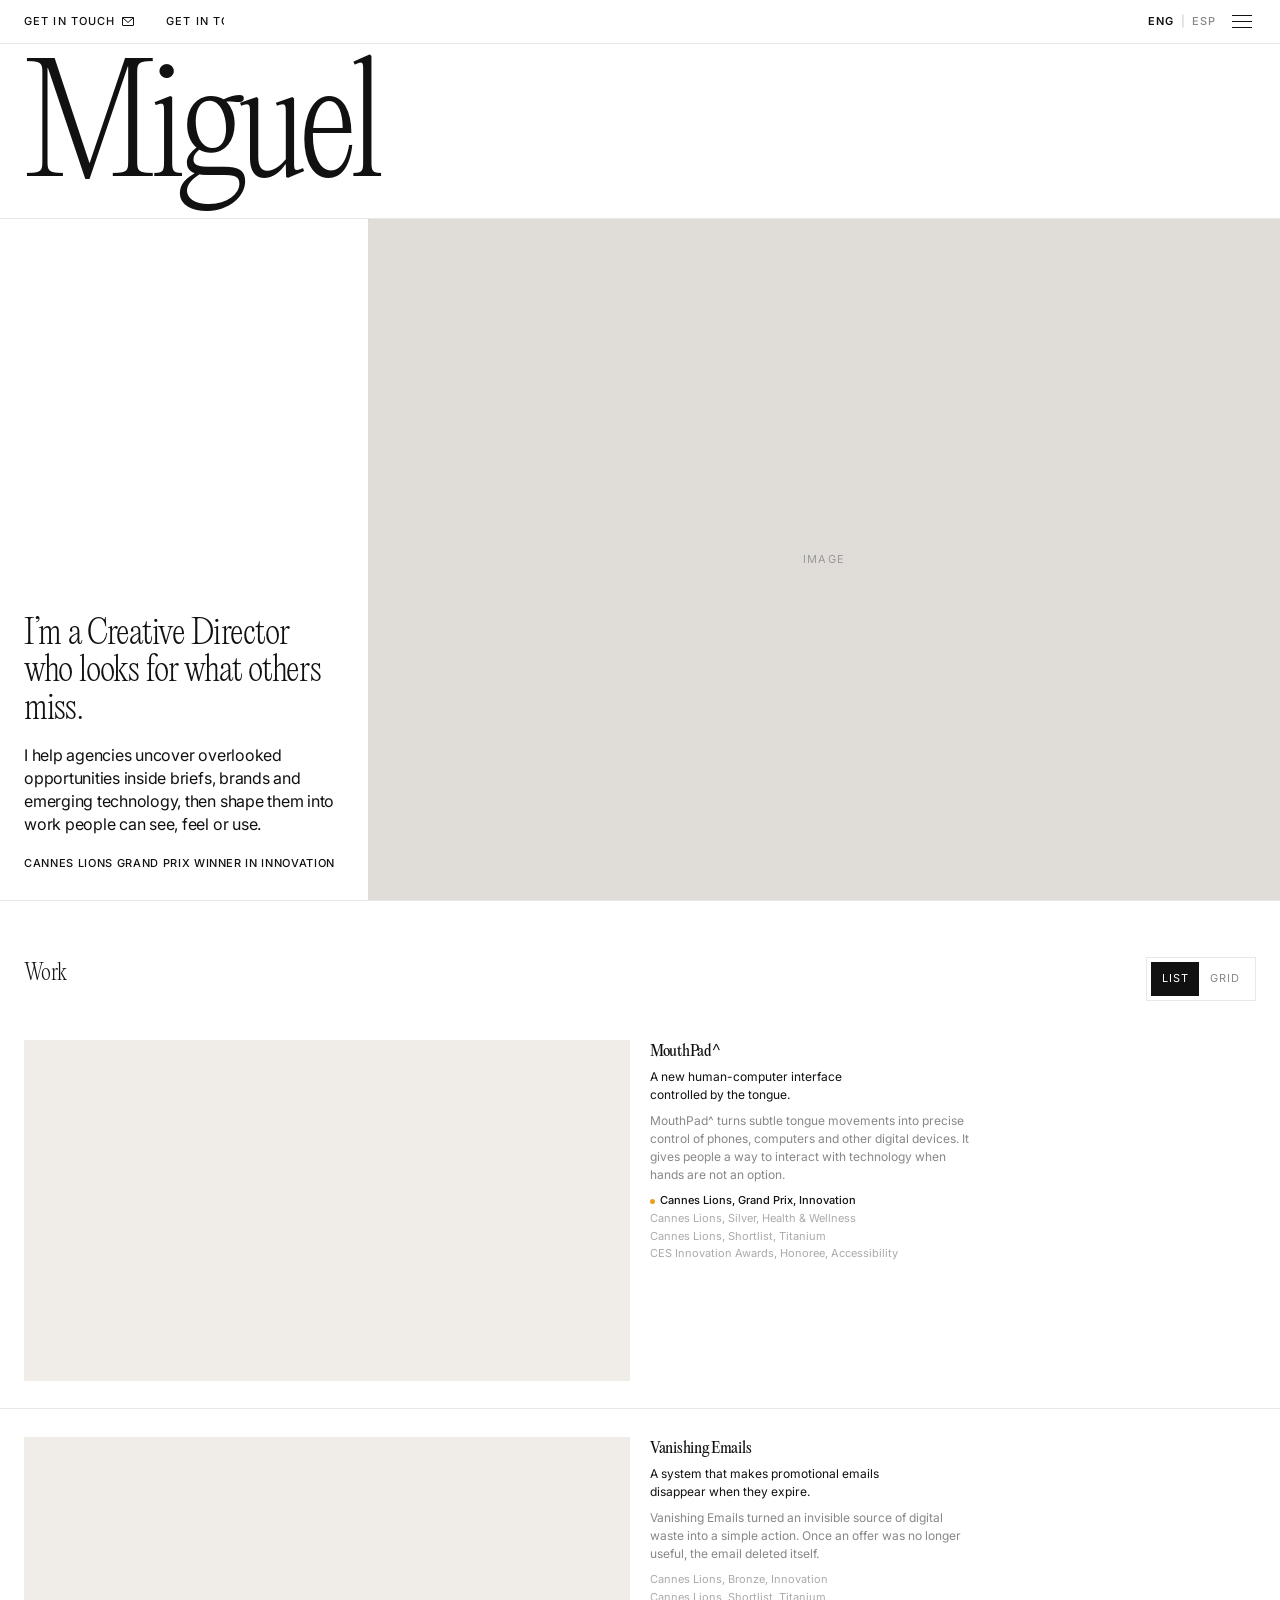
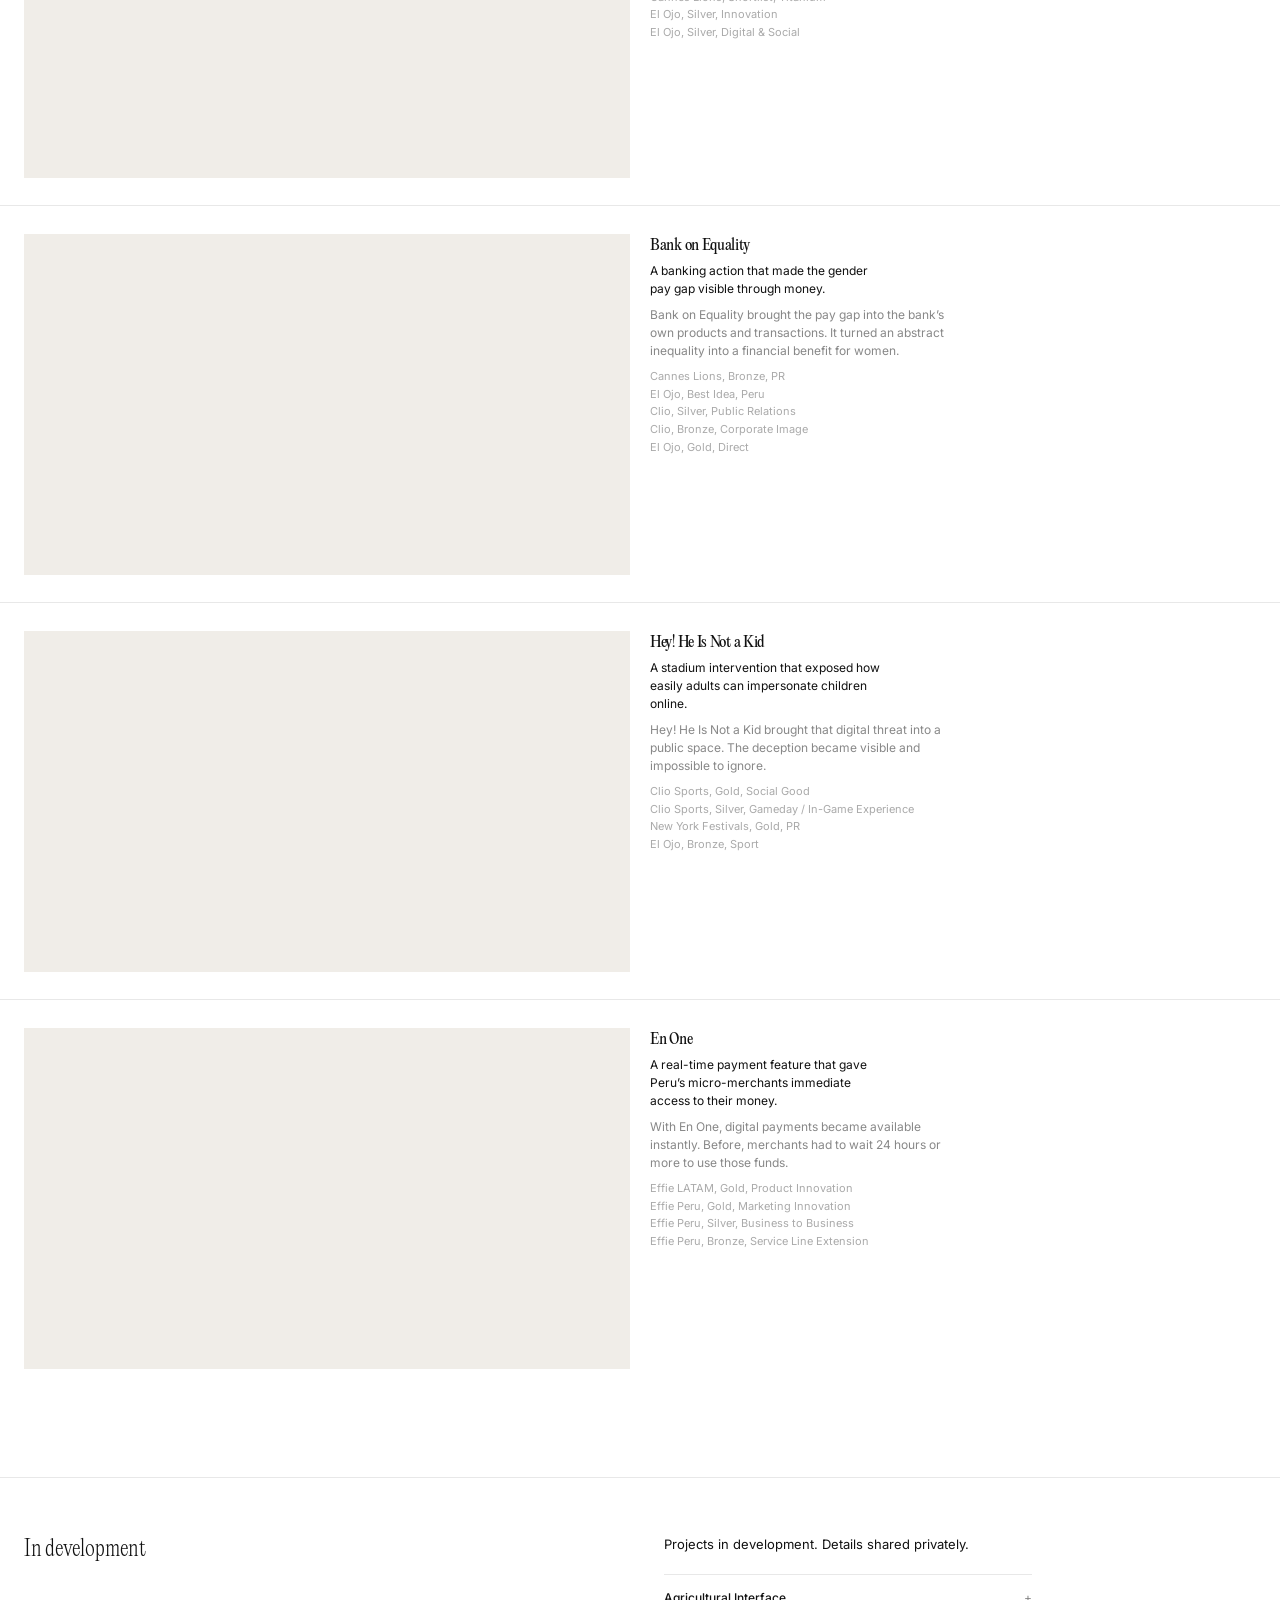
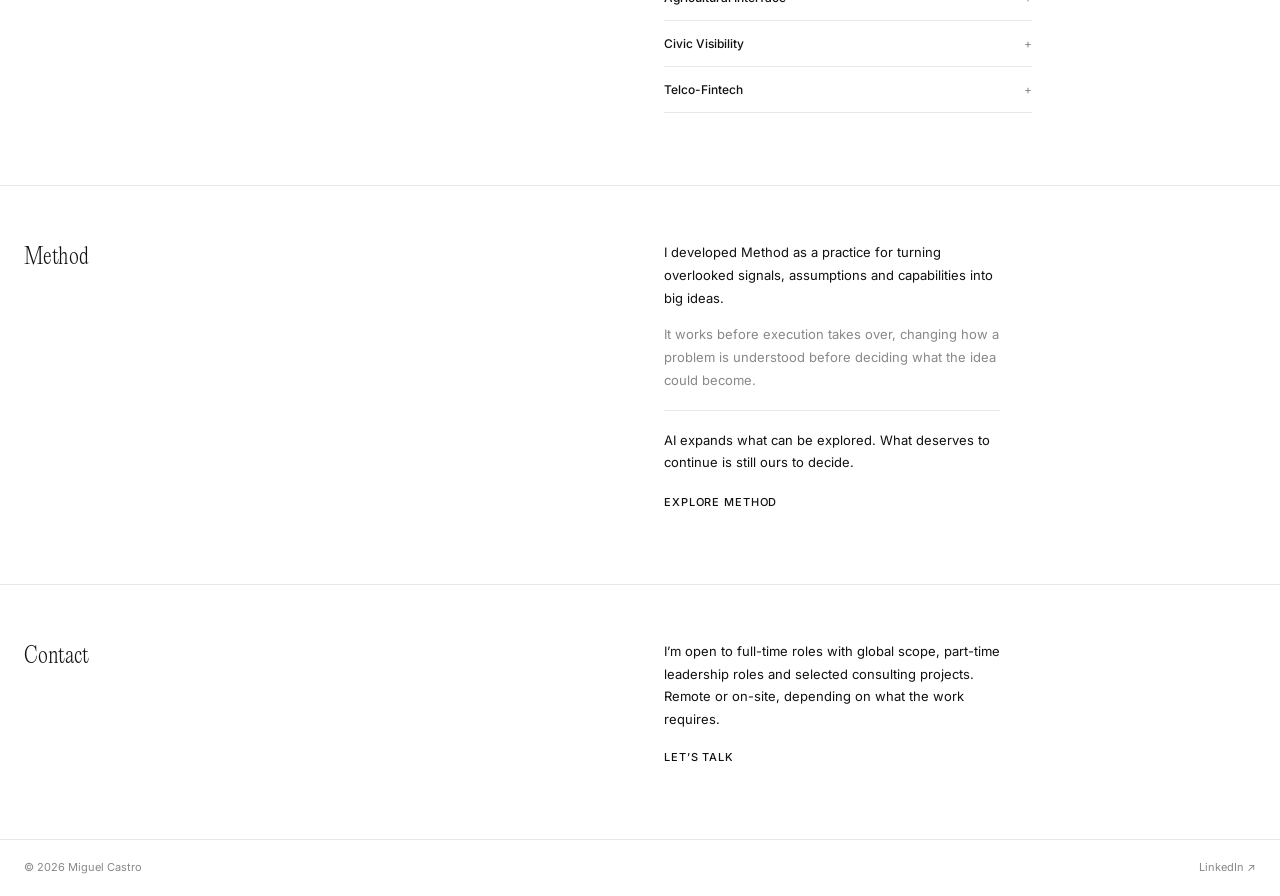
==== index.html @ 7e750e31 "Connect home identity to Method" ====
<!DOCTYPE html>
<html lang="en">
<head>
<meta charset="UTF-8">
<meta name="viewport" content="width=device-width, initial-scale=1.0">
<title>Miguel Castro | Creative Director</title>
<meta name="description" content="Miguel Castro is a Creative Director who helps agencies uncover overlooked opportunities inside briefs, brands and emerging technology, then shape them into work people can see, feel or use.">
<meta name="author" content="Miguel Castro">
<meta name="robots" content="index, follow">
<link rel="canonical" href="https://miguelcastro.works/">
<meta name="theme-color" content="#ffffff">
<meta name="color-scheme" content="light">

<script async src="https://www.googletagmanager.com/gtag/js?id=G-29HHTM40HS"></script>
<script>
  window.dataLayer = window.dataLayer || [];
  function gtag(){dataLayer.push(arguments);}
  gtag('js', new Date());
  gtag('config', 'G-29HHTM40HS');
</script>

<meta property="og:type" content="website">
<meta property="og:title" content="Miguel Castro | Creative Director">
<meta property="og:description" content="I help agencies uncover overlooked opportunities inside briefs, brands and emerging technology, then shape them into work people can see, feel or use.">
<meta property="og:url" content="https://miguelcastro.works/">
<meta property="og:site_name" content="Miguel Castro">
<meta property="og:image" content="https://miguelcastro.works/og-image.png">
<meta property="og:image:width" content="1200">
<meta property="og:image:height" content="630">
<meta property="og:image:alt" content="Miguel Castro, Creative Director portfolio preview">

<meta name="twitter:card" content="summary_large_image">
<meta name="twitter:title" content="Miguel Castro | Creative Director">
<meta name="twitter:description" content="I help agencies uncover overlooked opportunities inside briefs, brands and emerging technology.">
<meta name="twitter:image" content="https://miguelcastro.works/og-image.png">
<meta name="twitter:url" content="https://miguelcastro.works/">
<meta name="twitter:image:alt" content="Miguel Castro, Creative Director portfolio preview">

<link rel="icon" type="image/png" href="favicon.png">
<link rel="preload" as="image" href="hero_boy.png">
<link rel="preconnect" href="https://fonts.googleapis.com">
<link rel="preconnect" href="https://fonts.gstatic.com" crossorigin>
<link href="https://fonts.googleapis.com/css2?family=Inter:wght@400;500;600&display=swap" rel="stylesheet">

<link rel="stylesheet" href="fonts.css">
<link rel="stylesheet" href="portfolio.css">

<script type="application/ld+json">
{
  "@context": "https://schema.org",
  "@type": "ProfilePage",
  "@id": "https://miguelcastro.works/#profile-page",
  "url": "https://miguelcastro.works/",
  "name": "Miguel Castro | Creative Director",
  "mainEntity": {
    "@type": "Person",
    "@id": "https://miguelcastro.works/#miguel-castro",
    "name": "Miguel Castro",
    "url": "https://miguelcastro.works/",
    "jobTitle": "Creative Director",
    "sameAs": [
      "https://www.linkedin.com/in/miguelcastroe/"
    ],
    "award": [
      "Cannes Lions Grand Prix — Innovation"
    ],
    "knowsAbout": [
      "Creative Direction",
      "Creative Strategy",
      "Advertising",
      "Innovation",
      "Emerging Technology"
    ]
  }
}
</script>
</head>
<body>

<header class="header-section">
  <nav class="site-nav">
    <a class="nav-ticker" href="mailto:miguel@miguelcastro.cc" aria-label="Get in touch">
      <div class="nav-ticker-track" aria-hidden="true">
        <span>Get in touch <svg viewBox="0 0 12 9" fill="none" stroke="#111" stroke-width="1"><rect x="0.5" y="0.5" width="11" height="8" rx="0.5"/><polyline points="0.5,0.5 6,5.5 11.5,0.5"/></svg></span>
        <span>Get in touch <svg viewBox="0 0 12 9" fill="none" stroke="#111" stroke-width="1"><rect x="0.5" y="0.5" width="11" height="8" rx="0.5"/><polyline points="0.5,0.5 6,5.5 11.5,0.5"/></svg></span>
        <span>Get in touch <svg viewBox="0 0 12 9" fill="none" stroke="#111" stroke-width="1"><rect x="0.5" y="0.5" width="11" height="8" rx="0.5"/><polyline points="0.5,0.5 6,5.5 11.5,0.5"/></svg></span>
        <span>Get in touch <svg viewBox="0 0 12 9" fill="none" stroke="#111" stroke-width="1"><rect x="0.5" y="0.5" width="11" height="8" rx="0.5"/><polyline points="0.5,0.5 6,5.5 11.5,0.5"/></svg></span>
      </div>
    </a>
    <div class="nav-right">
      <div class="lang-toggle" aria-label="Language">
        <button id="langEng" class="active" type="button" aria-pressed="true">ENG</button>
        <span>|</span>
        <button id="langEsp" type="button" aria-pressed="false">ESP</button>
      </div>
      <button class="hamburger" id="hamburger" aria-label="Menu" aria-expanded="false" aria-controls="navPanel" type="button">
        <span></span><span></span><span></span>
      </button>
    </div>
  </nav>

  <div class="nav-overlay" id="navOverlay" aria-hidden="true"></div>
  <div class="nav-panel" id="navPanel" aria-hidden="true">
    <a href="#work" class="nav-link" data-en="Work" data-es="Trabajo">Work</a>
    <a href="#development" class="nav-link" data-en="In development" data-es="En desarrollo">In development</a>
    <a href="/method/" class="nav-link" data-en="Method" data-es="Method">Method</a>
    <a href="#contact" class="nav-link" data-en="Contact" data-es="Contacto">Contact</a>
    <a href="https://www.linkedin.com/in/miguelcastroe/" target="_blank" rel="noopener" class="nav-linkedin nav-link">LinkedIn &nearr;</a>
  </div>
</header>

<section class="name-section" aria-label="Name">
  <h1 class="sr-only">Miguel Castro, Creative Director</h1>
  <div class="hero-name" aria-hidden="true">Miguel</div>
</section>

<section class="hero" aria-label="Hero">
  <div class="hero-body">
    <div class="hero-left">
      <div class="hero-statement">
        <span class="hero-line-primary" data-en="I’m a Creative Director who looks for what others miss." data-es="Soy Director Creativo y busco lo que otros pasan por alto.">I’m a Creative Director who looks for what others miss.</span>
        <span class="hero-line-secondary" data-en="I help agencies uncover overlooked opportunities inside briefs, brands and emerging technology, then shape them into work people can see, feel or use." data-es="Ayudo a agencias a encontrar oportunidades ignoradas dentro de briefs, marcas y tecnologías emergentes, y a convertirlas en trabajo que la gente pueda ver, sentir o usar.">I help agencies uncover overlooked opportunities inside briefs, brands and emerging technology, then shape them into work people can see, feel or use.</span>
        <span class="hero-line-tertiary" data-en="Cannes Lions Grand Prix winner in Innovation" data-es="Ganador del Grand Prix de Innovación en Cannes Lions">Cannes Lions Grand Prix winner in Innovation</span>
      </div>
    </div>
    <div class="hero-right">
      <img src="hero_boy.png" alt="Miguel Castro" onerror="this.replaceWith(Object.assign(document.createElement('div'),{className:'image-placeholder hero-image-placeholder',textContent:'Image'}));">
    </div>
  </div>
</section>

<div class="main">
  <section class="work" id="work">
    <div class="work-header">
      <p class="section-label" data-en="Work" data-es="Trabajo">Work</p>
      <div class="work-view-toggle" aria-label="Work view">
        <button type="button" class="active" data-work-view="list" aria-pressed="true" data-en="List" data-es="Lista">List</button>
        <button type="button" data-work-view="grid" aria-pressed="false" data-en="Grid" data-es="Grilla">Grid</button>
      </div>
      <button class="work-collapse-toggle" id="workCollapseToggle" aria-label="Collapse cases" aria-expanded="true" type="button">&minus;</button>
    </div>

    <div class="work-cases">
      <article class="case">
        <div class="case-video">
          <iframe loading="lazy" title="MouthPad^ case film" src="https://play.gumlet.io/embed/6a459bace4e7cc890ee0b2ae?background=false&autoplay=false&loop=false&disable_player_controls=false" referrerpolicy="origin" allow="accelerometer; gyroscope; autoplay; encrypted-media; picture-in-picture; fullscreen; clipboard-write" allowfullscreen></iframe>
        </div>
        <div class="case-info">
          <p class="case-title"><a href="/work/mouthpad/" style="text-decoration:none" aria-label="View MouthPad case study">MouthPad^</a></p>
          <div class="case-detail">
            <p class="case-unseen" data-en="A new human-computer interface controlled by the tongue." data-es="Una nueva interfaz humano-computadora controlada con la lengua.">A new human-computer interface controlled by the tongue.</p>
            <p class="case-desc" data-en="MouthPad^ turns subtle tongue movements into precise control of phones, computers and other digital devices. It gives people a way to interact with technology when hands are not an option." data-es="MouthPad^ convierte movimientos sutiles de la lengua en un control preciso de teléfonos, computadoras y otros dispositivos digitales. Permite interactuar con la tecnología cuando usar las manos no es una opción.">MouthPad^ turns subtle tongue movements into precise control of phones, computers and other digital devices. It gives people a way to interact with technology when hands are not an option.</p>
            <ul class="case-awards"><li class="gp">Cannes Lions, Grand Prix, Innovation</li><li>Cannes Lions, Silver, Health &amp; Wellness</li><li>Cannes Lions, Shortlist, Titanium</li><li>CES Innovation Awards, Honoree, Accessibility</li></ul>
          </div>
        </div>
      </article>

      <article class="case">
        <div class="case-video"><iframe loading="lazy" title="Vanishing Emails case film" src="https://play.gumlet.io/embed/6a459e5de4e7cc890ee0e9d0?background=false&autoplay=false&loop=false&disable_player_controls=false" referrerpolicy="origin" allow="accelerometer; gyroscope; autoplay; encrypted-media; picture-in-picture; fullscreen; clipboard-write" allowfullscreen></iframe></div>
        <div class="case-info"><p class="case-title">Vanishing Emails</p><div class="case-detail"><p class="case-unseen" data-en="A system that makes promotional emails disappear when they expire." data-es="Un sistema que hace desaparecer los correos promocionales cuando caducan.">A system that makes promotional emails disappear when they expire.</p><p class="case-desc" data-en="Vanishing Emails turned an invisible source of digital waste into a simple action. Once an offer was no longer useful, the email deleted itself." data-es="Vanishing Emails convirtió una fuente invisible de desperdicio digital en una acción concreta: cuando una oferta dejaba de ser útil, el correo se borraba solo.">Vanishing Emails turned an invisible source of digital waste into a simple action. Once an offer was no longer useful, the email deleted itself.</p><ul class="case-awards"><li>Cannes Lions, Bronze, Innovation</li><li>Cannes Lions, Shortlist, Titanium</li><li>El Ojo, Silver, Innovation</li><li>El Ojo, Silver, Digital &amp; Social</li></ul></div></div>
      </article>

      <article class="case">
        <div class="case-video"><iframe loading="lazy" title="Bank on Equality case film" src="https://play.gumlet.io/embed/6a459ca5e81b019c9721c279?background=false&autoplay=false&loop=false&disable_player_controls=false" referrerpolicy="origin" allow="accelerometer; gyroscope; autoplay; encrypted-media; picture-in-picture; fullscreen; clipboard-write" allowfullscreen></iframe></div>
        <div class="case-info"><p class="case-title">Bank on Equality</p><div class="case-detail"><p class="case-unseen" data-en="A banking action that made the gender pay gap visible through money." data-es="Una acción bancaria que hizo visible la brecha salarial de género a través del dinero.">A banking action that made the gender pay gap visible through money.</p><p class="case-desc" data-en="Bank on Equality brought the pay gap into the bank’s own products and transactions. It turned an abstract inequality into a financial benefit for women." data-es="Bank on Equality llevó la brecha salarial a los productos y transacciones del propio banco. Así, una desigualdad difícil de ver se convirtió en un beneficio económico para las mujeres.">Bank on Equality brought the pay gap into the bank’s own products and transactions. It turned an abstract inequality into a financial benefit for women.</p><ul class="case-awards"><li>Cannes Lions, Bronze, PR</li><li>El Ojo, Best Idea, Peru</li><li>Clio, Silver, Public Relations</li><li>Clio, Bronze, Corporate Image</li><li>El Ojo, Gold, Direct</li></ul></div></div>
      </article>

      <article class="case">
        <div class="case-video"><iframe loading="lazy" title="Hey! He Is Not a Kid case film" src="https://play.gumlet.io/embed/6a459d4ce4e7cc890ee0d421?background=false&autoplay=false&loop=false&disable_player_controls=false" referrerpolicy="origin" allow="accelerometer; gyroscope; autoplay; encrypted-media; picture-in-picture; fullscreen; clipboard-write" allowfullscreen></iframe></div>
        <div class="case-info"><p class="case-title">Hey! He Is Not a Kid</p><div class="case-detail"><p class="case-unseen" data-en="A stadium intervention that exposed how easily adults can impersonate children online." data-es="Una intervención en un estadio que expuso lo fácil que es para un adulto hacerse pasar por un niño en internet.">A stadium intervention that exposed how easily adults can impersonate children online.</p><p class="case-desc" data-en="Hey! He Is Not a Kid brought that digital threat into a public space. The deception became visible and impossible to ignore." data-es="Hey! He Is Not a Kid llevó esa amenaza digital al espacio público. El engaño quedó a la vista y se volvió imposible de ignorar.">Hey! He Is Not a Kid brought that digital threat into a public space. The deception became visible and impossible to ignore.</p><ul class="case-awards"><li>Clio Sports, Gold, Social Good</li><li>Clio Sports, Silver, Gameday / In-Game Experience</li><li>New York Festivals, Gold, PR</li><li>El Ojo, Bronze, Sport</li></ul></div></div>
      </article>

      <article class="case">
        <div class="case-video"><iframe loading="lazy" title="En One case film" src="https://play.gumlet.io/embed/6a459ee0e4e7cc890ee0f5aa?background=false&autoplay=false&loop=false&disable_player_controls=false" referrerpolicy="origin" allow="accelerometer; gyroscope; autoplay; encrypted-media; picture-in-picture; fullscreen; clipboard-write" allowfullscreen></iframe></div>
        <div class="case-info"><p class="case-title">En One</p><div class="case-detail"><p class="case-unseen" data-en="A real-time payment feature that gave Peru’s micro-merchants immediate access to their money." data-es="Una función de pagos en tiempo real que dio a los micronegocios peruanos acceso inmediato a su dinero.">A real-time payment feature that gave Peru’s micro-merchants immediate access to their money.</p><p class="case-desc" data-en="With En One, digital payments became available instantly. Before, merchants had to wait 24 hours or more to use those funds." data-es="Con En One, los pagos digitales quedaban disponibles al instante. Antes, los comerciantes tenían que esperar 24 horas o más para usar esos fondos.">With En One, digital payments became available instantly. Before, merchants had to wait 24 hours or more to use those funds.</p><ul class="case-awards"><li>Effie LATAM, Gold, Product Innovation</li><li>Effie Peru, Gold, Marketing Innovation</li><li>Effie Peru, Silver, Business to Business</li><li>Effie Peru, Bronze, Service Line Extension</li></ul></div></div>
      </article>
    </div>
  </section>

  <section class="development" id="development">
    <p class="section-label" data-en="In development" data-es="En desarrollo">In development</p>
    <div class="development-copy">
      <p class="development-intro" data-en="Projects in development. Details shared privately." data-es="Proyectos en desarrollo. Los detalles se comparten de forma privada.">Projects in development. Details shared privately.</p>
      <details class="dev-item"><summary data-en="Agricultural Interface" data-es="Interfaz agrícola">Agricultural Interface</summary><p data-en="An AI interface that helps small producers make sense of scattered signals from their crops and decide what to do next." data-es="Una interfaz de IA que ayuda a pequeños productores a interpretar señales dispersas de sus cultivos y decidir qué hacer después.">An AI interface that helps small producers make sense of scattered signals from their crops and decide what to do next.</p></details>
      <details class="dev-item"><summary data-en="Civic Visibility" data-es="Visibilidad cívica">Civic Visibility</summary><p data-en="A civic initiative that uses overlooked digital spaces to make a problem visible." data-es="Una iniciativa cívica que aprovecha espacios digitales ignorados para hacer visible un problema.">A civic initiative that uses overlooked digital spaces to make a problem visible.</p></details>
      <details class="dev-item"><summary data-en="Telco-Fintech" data-es="Telco-Fintech">Telco-Fintech</summary><p data-en="A mobile infrastructure project that gives people access to financial services without relying on banking apps or constant internet access." data-es="Un proyecto de infraestructura móvil que permite acceder a servicios financieros sin depender de aplicaciones bancarias ni de una conexión constante a internet.">A mobile infrastructure project that gives people access to financial services without relying on banking apps or constant internet access.</p></details>
    </div>
  </section>

  <section class="method" id="method">
    <p class="section-label" data-en="Method" data-es="Method">Method</p>
    <div class="method-copy">
      <p data-en="I developed Method as a practice for turning overlooked signals, assumptions and capabilities into big ideas." data-es="Desarrollé Method como una práctica para convertir señales, supuestos y capacidades que suelen pasar desapercibidos en grandes ideas.">I developed Method as a practice for turning overlooked signals, assumptions and capabilities into big ideas.</p>
      <p class="muted" data-en="It works before execution takes over, changing how a problem is understood before deciding what the idea could become." data-es="Trabaja antes de que la ejecución tome el control: primero cambia cómo entendemos el problema y luego abre lo que la idea podría llegar a ser.">It works before execution takes over, changing how a problem is understood before deciding what the idea could become.</p>
      <p class="method-line" data-en="AI expands what can be explored. What deserves to continue is still ours to decide." data-es="La IA amplía lo que podemos explorar. Decidir qué merece continuar sigue siendo nuestro.">AI expands what can be explored. What deserves to continue is still ours to decide.</p>
      <a class="contact-link" href="/method/" data-en="Explore Method" data-es="Explorar Method">Explore Method</a>
    </div>
  </section>

  <section class="contact" id="contact">
    <p class="section-label" data-en="Contact" data-es="Contacto">Contact</p>
    <div class="contact-copy">
      <p data-en="I’m open to full-time roles with global scope, part-time leadership roles and selected consulting projects. Remote or on-site, depending on what the work requires." data-es="Estoy abierto a roles globales de tiempo completo, posiciones de liderazgo con dedicación parcial y proyectos seleccionados de consultoría. Remoto o presencial, según lo requiera el trabajo.">I’m open to full-time roles with global scope, part-time leadership roles and selected consulting projects. Remote or on-site, depending on what the work requires.</p>
      <a class="contact-link" href="mailto:miguel@miguelcastro.cc" data-en="Let’s talk" data-es="Hablemos">Let’s talk</a>
    </div>
  </section>

  <footer><span>&copy; 2026 Miguel Castro</span><a href="https://www.linkedin.com/in/miguelcastroe/" target="_blank" rel="noopener">LinkedIn &nearr;</a></footer>
</div>
<script src="portfolio.js"></script>
</body>
</html>
---- fonts.css ----
@font-face {
  font-family: "PP Editorial New";
  src: url("PPEditorialNew-Ultralight.otf") format("opentype");
  font-style: normal;
  font-weight: 200;
  font-display: swap;
}

@font-face {
  font-family: "PP Editorial New";
  src: url("PPEditorialNew-Regular.otf") format("opentype");
  font-style: normal;
  font-weight: 400;
  font-display: swap;
}

body .hero-line-primary {
  font-weight: 200;
}
---- portfolio.css ----
:root {
    --serif: "PP Editorial New", "Iowan Old Style", Georgia, serif;
    --ink: #111;
    --muted: #888;
    --soft: #aaa;
    --line: #e8e8e8;
    --paper: #fff;
    --warm: #f0ede8;
    --gold: #e8a020;
    --motion-ease: cubic-bezier(0.22, 1, 0.36, 1);
    --motion-fast: 180ms;
    --motion-med: 320ms;
    --motion-slow: 620ms;
    --nav-height: 44px;
    --name-section-height: clamp(121px, calc(14.08vw + 44px), 175px);
    --hero-image-height: clamp(420px, calc(100svh - var(--nav-height) - var(--name-section-height)), 760px);
  }

  * { margin: 0; padding: 0; box-sizing: border-box; }
  html { scroll-behavior: smooth; }

  body {
    background: var(--paper);
    color: var(--ink);
    font-family: "Inter", -apple-system, BlinkMacSystemFont, "Helvetica Neue", Helvetica, Arial, sans-serif;
    font-size: 13px;
    font-weight: 400;
    line-height: 1.6;
    -webkit-font-smoothing: antialiased;
    overflow-x: hidden;
  }

  ::selection { background: var(--ink); color: var(--paper); }
  a { color: inherit; }

  .sr-only {
    position: absolute;
    width: 1px; height: 1px;
    padding: 0; margin: -1px;
    overflow: hidden;
    clip: rect(0, 0, 0, 0);
    white-space: nowrap;
    border: 0;
  }

  /* ---- Nav ---- */
  .site-nav {
    position: fixed;
    top: 0; left: 0; right: 0;
    z-index: 200;
    height: var(--nav-height);
    background: var(--paper);
    border-bottom: 1px solid var(--line);
    display: flex;
    align-items: center;
    justify-content: space-between;
    padding: 0 24px;
    overflow: hidden;
    transition: box-shadow var(--motion-med) var(--motion-ease);
  }
  .site-nav.scrolled { box-shadow: 0 8px 24px rgba(0,0,0,0.04); }

  .nav-ticker {
    display: inline-flex;
    align-items: center;
    overflow: hidden;
    width: 200px;
    height: var(--nav-height);
    cursor: pointer;
    text-decoration: none;
    flex-shrink: 0;
  }
  .nav-ticker-track {
    display: flex;
    white-space: nowrap;
    animation: ticker 6s linear infinite;
  }
  .nav-ticker:hover .nav-ticker-track { animation-play-state: paused; }
  .nav-ticker-track span {
    font-size: 11px;
    font-weight: 500;
    letter-spacing: 0.1em;
    text-transform: uppercase;
    color: var(--ink);
    padding-right: 32px;
    display: inline-flex;
    align-items: center;
    gap: 7px;
  }
  .nav-ticker-track svg { width: 12px; height: 9px; flex-shrink: 0; }
  @keyframes ticker { from { transform: translateX(0); } to { transform: translateX(-50%); } }

  .nav-right { display: flex; align-items: center; gap: 16px; }
  .lang-toggle { display: flex; align-items: center; gap: 6px; font-size: 11px; font-weight: 500; letter-spacing: 0.1em; text-transform: uppercase; }
  .lang-toggle button { background: none; border: none; cursor: pointer; font: inherit; font-size: 11px; letter-spacing: 0.1em; text-transform: uppercase; color: var(--muted); padding: 0; }
  .lang-toggle button.active { color: var(--ink); font-weight: 600; }
  .lang-toggle span { color: #ccc; }

  .hamburger {
    background: none; border: none; cursor: pointer;
    display: flex; flex-direction: column; justify-content: center;
    gap: 5px; width: 24px; height: 24px; padding: 0; flex-shrink: 0;
  }
  .hamburger span {
    display: block; width: 20px; height: 1px; background: var(--ink);
    transition: transform 0.3s, opacity 0.3s; transform-origin: center;
  }
  .hamburger.open span:nth-child(1) { transform: translateY(6px) rotate(45deg); }
  .hamburger.open span:nth-child(2) { opacity: 0; }
  .hamburger.open span:nth-child(3) { transform: translateY(-6px) rotate(-45deg); }

  .nav-panel {
    position: fixed;
    top: var(--nav-height); right: 0; bottom: 0;
    width: 280px; z-index: 190;
    background: var(--paper);
    border-left: 1px solid var(--line);
    display: flex; flex-direction: column;
    padding: 40px 32px;
    transform: translateX(100%);
    transition: transform 0.35s var(--motion-ease);
  }
  .nav-panel.open { transform: translateX(0); }
  .nav-panel a {
    font-size: 28px; font-weight: 500; letter-spacing: -0.02em;
    color: var(--ink); text-decoration: none; line-height: 1.3; margin-bottom: 8px;
    opacity: 0; transform: translateX(14px);
    transition: opacity var(--motion-med) var(--motion-ease), transform var(--motion-med) var(--motion-ease), color 0.15s;
  }
  .nav-panel.open a { opacity: 1; transform: translateX(0); }
  .nav-panel.open a:nth-child(1) { transition-delay: 40ms; }
  .nav-panel.open a:nth-child(2) { transition-delay: 80ms; }
  .nav-panel.open a:nth-child(3) { transition-delay: 120ms; }
  .nav-panel.open a:nth-child(4) { transition-delay: 160ms; }
  .nav-panel a:hover { color: var(--muted); }
  .nav-panel .nav-linkedin {
    margin-top: auto; padding-top: 20px;
    border-top: 1px solid var(--line);
    font-size: 12px; font-weight: 400; letter-spacing: 0.06em; color: var(--muted);
  }
  .nav-overlay { display: none; position: fixed; inset: 0; z-index: 180; }
  .nav-overlay.open { display: block; }

  /* ---- Name ---- */
  .name-section {
    padding-top: var(--nav-height);
    border-bottom: 1px solid var(--line);
  }
  .hero-name {
    font-family: var(--serif);
    font-weight: 200;
    font-size: clamp(64px, 16vw, 148px);
    letter-spacing: -0.04em;
    line-height: 0.88;
    color: var(--ink);
    padding: 24px 24px 20px;
  }

  /* ---- Hero ---- */
  .hero { border-bottom: 1px solid var(--line); }
  .hero-body {
    display: grid;
    grid-template-columns: minmax(0, 1fr) auto;
    align-items: stretch;
    min-height: var(--hero-image-height);
  }
  .hero-left {
    min-height: var(--hero-image-height);
    padding: 32px 24px 28px;
    display: flex; flex-direction: column; justify-content: flex-end;
  }
  .hero-statement { max-width: 52ch; }
  .hero-statement span { display: block; color: var(--ink); }

  .hero-line-primary {
    font-family: var(--serif);
    font-weight: 400;
    font-size: clamp(19px, 2.8vw, 34px);
    letter-spacing: -0.025em;
    line-height: 1.1;
    max-width: 20ch;
    margin-bottom: 16px;
  }
  .hero-line-secondary {
    font-size: clamp(13px, 1.25vw, 16px);
    font-weight: 400;
    letter-spacing: -0.015em;
    line-height: 1.45;
    max-width: 42ch;
    margin-bottom: 18px;
  }
  .hero-line-tertiary {
    font-size: 11px;
    font-weight: 500;
    letter-spacing: 0.06em;
    text-transform: uppercase;
    color: var(--ink) !important;
  }

  .hero-right {
    align-self: stretch; justify-self: end;
    width: auto; height: var(--hero-image-height);
    min-height: var(--hero-image-height);
    display: flex; align-items: stretch; justify-content: flex-end;
    overflow: visible;
  }
  .hero-right img, .hero-image-placeholder {
    width: auto; height: 100%; max-width: none; display: block;
    object-fit: contain; object-position: center bottom;
  }
  .hero-image-placeholder { aspect-ratio: 1800 / 1344; }

  .image-placeholder {
    display: flex; align-items: center; justify-content: center;
    position: relative;
    background: linear-gradient(135deg, rgba(17,17,17,0.08) 0 1px, transparent 1px 14px), #e0ddd8;
    color: #999; font-size: 11px; letter-spacing: 0.1em; text-transform: uppercase; overflow: hidden;
  }

  /* ---- Main ---- */
  .main { padding: 0 24px; }

  .section-label {
    font-family: var(--serif);
    font-weight: 200;
    font-size: 22px;
    letter-spacing: -0.01em;
    color: var(--ink);
    padding-bottom: 20px;
  }

  /* ---- Work ---- */
  .work { padding-top: 56px; margin-bottom: 80px; }
  .work-header { display: flex; align-items: flex-start; justify-content: space-between; gap: 20px; }
  .work-view-toggle {
    display: inline-flex; align-items: center;
    border: 1px solid var(--line); background: var(--paper); padding: 4px;
  }
  .work-view-toggle button {
    border: 0; background: transparent; color: var(--muted);
    font: inherit; font-size: 11px; letter-spacing: 0.08em; text-transform: uppercase;
    padding: 8px 11px; cursor: pointer;
    transition: background var(--motion-fast) var(--motion-ease), color var(--motion-fast) var(--motion-ease);
  }
  .work-view-toggle button:hover { color: var(--ink); }
  .work-view-toggle button.active { background: var(--ink); color: var(--paper); }

  .case {
    padding: 28px 0;
    display: grid; grid-template-columns: 1fr 1fr; gap: 20px; align-items: start;
    position: relative;
    transition: opacity var(--motion-slow) var(--motion-ease), transform var(--motion-med) var(--motion-ease);
  }
  .case::after {
    content: ""; position: absolute; bottom: 0; left: 50%; transform: translateX(-50%);
    width: 100vw; height: 1px; background: var(--line);
    transition: background var(--motion-med) var(--motion-ease);
  }
  .case:hover { transform: translateY(-2px); }
  .case:hover::after { background: #d8d8d8; }
  .work-cases .case:last-child::after { display: none; }

  .case-video {
    aspect-ratio: 16 / 9; background: var(--warm);
    position: relative; overflow: hidden; width: 100%;
    transition: transform var(--motion-med) var(--motion-ease);
  }
  .case:hover .case-video { transform: translateY(-1px); }
  .case-video iframe { position: absolute; inset: 0; width: 100%; height: 100%; border: none; }

  .case-title { font-family: var(--serif); font-weight: 400; font-size: 15px; color: var(--ink); letter-spacing: -0.02em; margin-bottom: 4px; }
  .case-unseen { font-size: 12px; color: var(--ink); margin-bottom: 8px; line-height: 1.5; max-width: 30ch; }
  .case-desc { font-size: 12px; color: var(--muted); margin-bottom: 8px; line-height: 1.5; max-width: 40ch; }
  .case-proof { font-size: 11px; color: var(--muted); margin-bottom: 10px; line-height: 1.55; max-width: 42ch; }
  .case-proof strong { color: var(--ink); font-weight: 500; }
  .case-awards { list-style: none; }
  .case-awards li { font-size: 11px; color: var(--soft); line-height: 1.6; }
  .case-awards li.gp { font-weight: 500; color: var(--ink); display: flex; align-items: center; gap: 5px; }
  .case-awards li.gp::before { content: ""; width: 5px; height: 5px; border-radius: 50%; background: var(--gold); display: inline-block; flex-shrink: 0; }

  .work.is-grid .work-cases { display: grid; grid-template-columns: repeat(3, minmax(0, 1fr)); gap: 28px 20px; }
  .work.is-grid .case { display: block; padding: 0; gap: 0; transform: none; }
  .work.is-grid .case::after { display: none; }
  .work.is-grid .case-video { margin-bottom: 14px; }
  .work.is-grid .case-title { margin-bottom: 6px; }
  .work.is-grid .case-desc { margin-bottom: 10px; max-width: 30ch; }
  .work.is-grid .case-unseen, .work.is-grid .case-proof { display: none; }
  .work.is-grid .case-awards li { display: none; }
  .work.is-grid .case-awards li:first-child { display: flex; align-items: center; gap: 5px; color: var(--muted); font-weight: 400; line-height: 1.5; }
  .work.is-grid .case-awards li.gp:first-child { color: var(--ink); font-weight: 500; }

  /* ---- In Development ---- */
  .development {
    padding: 56px 0 72px;
    display: grid; grid-template-columns: 1fr 1fr; gap: 48px;
    position: relative;
  }
  .development::before, .method::before, .contact::before {
    content: ""; position: absolute; top: 0; left: 50%; transform: translateX(-50%);
    width: 100vw; height: 1px; background: var(--line);
  }
  .development-copy { max-width: 46ch; }
  .development-intro { font-size: 13px; color: var(--ink); line-height: 1.75; margin-bottom: 18px; }
  details.dev-item { border-top: 1px solid var(--line); }
  details.dev-item:last-child { border-bottom: 1px solid var(--line); }
  .dev-item summary {
    list-style: none; cursor: pointer; padding: 13px 0;
    display: flex; justify-content: space-between; gap: 20px;
    font-size: 12px; font-weight: 500; color: var(--ink);
  }
  .dev-item summary::-webkit-details-marker { display: none; }
  .dev-item summary::after { content: "+"; color: var(--muted); font-weight: 400; }
  .dev-item[open] summary::after { content: "−"; }
  .dev-item p { font-size: 12px; color: var(--muted); line-height: 1.6; max-width: 42ch; padding: 0 0 16px; }

  /* ---- Method ---- */
  .method {
    padding: 56px 0 72px; position: relative;
    display: grid; grid-template-columns: 1fr 1fr; gap: 48px; align-items: start;
  }
  .method-copy { max-width: 46ch; }
  .method-copy p { font-size: 13px; line-height: 1.75; color: var(--ink); margin-bottom: 14px; max-width: 42ch; }
  .method-copy p.muted { color: var(--muted); }
  .method-line { border-top: 1px solid var(--line); padding-top: 18px; margin-top: 18px; color: var(--ink) !important; }

  /* ---- Contact ---- */
  .contact {
    padding: 56px 0 72px; position: relative;
    display: grid; grid-template-columns: 1fr 1fr; gap: 48px; align-items: start;
  }
  .contact-copy { max-width: 46ch; }
  .contact-copy p { font-size: 13px; color: var(--ink); line-height: 1.75; margin-bottom: 12px; max-width: 42ch; }
  .contact-link {
    display: inline-flex; align-items: center; gap: 8px; margin-top: 6px;
    color: var(--ink); text-decoration: none;
    font-size: 11px; font-weight: 500; letter-spacing: 0.08em; text-transform: uppercase;
    transition: color var(--motion-fast) var(--motion-ease), transform var(--motion-fast) var(--motion-ease);
  }
  .contact-link:hover { color: var(--muted); transform: translateX(2px); }

  footer {
    padding: 20px 0;
    display: flex; align-items: center; justify-content: space-between; flex-wrap: wrap; gap: 6px;
    position: relative;
  }
  footer::before { content: ""; position: absolute; top: 0; left: 50%; transform: translateX(-50%); width: 100vw; height: 1px; background: var(--line); }
  footer span, footer a { font-size: 11px; color: var(--muted); text-decoration: none; transition: color 0.15s; }
  footer a:hover { color: var(--ink); }

  /* ---- Reveal ---- */
  .reveal {
    opacity: 0; transform: translateY(14px);
    transition: opacity var(--motion-slow) var(--motion-ease), transform var(--motion-slow) var(--motion-ease);
    transition-delay: var(--reveal-delay, 0ms);
  }
  .reveal.is-visible { opacity: 1; transform: translateY(0); }

  /* ---- Mobile ---- */
  .work-collapse-toggle {
    display: none; background: none; border: 1px solid var(--line); cursor: pointer;
    font-family: inherit; font-size: 18px; font-weight: 400; color: var(--ink);
    width: 36px; height: 36px; align-items: center; justify-content: center;
    flex-shrink: 0; line-height: 1;
  }

  @media (max-width: 1100px) {
    :root {
    --serif: "PP Editorial New", "Iowan Old Style", Georgia, serif; --hero-image-height: clamp(380px, calc(100svh - var(--nav-height) - var(--name-section-height)), 640px); }
  }

  @media (max-width: 760px) {
    :root {
    --serif: "PP Editorial New", "Iowan Old Style", Georgia, serif; --hero-image-height: auto; }
    .site-nav { padding: 0 20px; }
    .nav-ticker { width: 170px; }
    .name-section { padding-top: var(--nav-height); }
    .hero-name { font-size: clamp(52px, 16vw, 80px); padding: 18px 20px 14px; }
    .hero-body { grid-template-columns: 1fr; min-height: auto; }
    .hero-left { min-height: auto; padding: 24px 20px; }
    .hero-right { width: 100%; height: auto; min-height: 0; overflow: hidden; }
    .hero-right img, .hero-image-placeholder { width: 100%; height: auto; max-width: 100%; }
    .main { padding: 0 20px; }
    .work-view-toggle { display: none; }
    .work-collapse-toggle { display: flex; }
    .case { grid-template-columns: 1fr; }
    .case-detail { overflow: hidden; transition: max-height 0.35s var(--motion-ease), opacity 0.35s ease; max-height: 680px; opacity: 1; }
    .work.is-collapsed .case-detail { max-height: 0; opacity: 0; }
    .development, .method, .contact { grid-template-columns: 1fr; gap: 20px; }
    .nav-panel { width: 100%; border-left: none; }
    .work.is-grid .work-cases { grid-template-columns: 1fr; }
  }

  @media (prefers-reduced-motion: reduce) {
    html { scroll-behavior: auto; }
    *, *::before, *::after { animation-duration: 0.01ms !important; animation-iteration-count: 1 !important; transition-duration: 0.01ms !important; }
    .reveal { opacity: 1; transform: none; }
  }
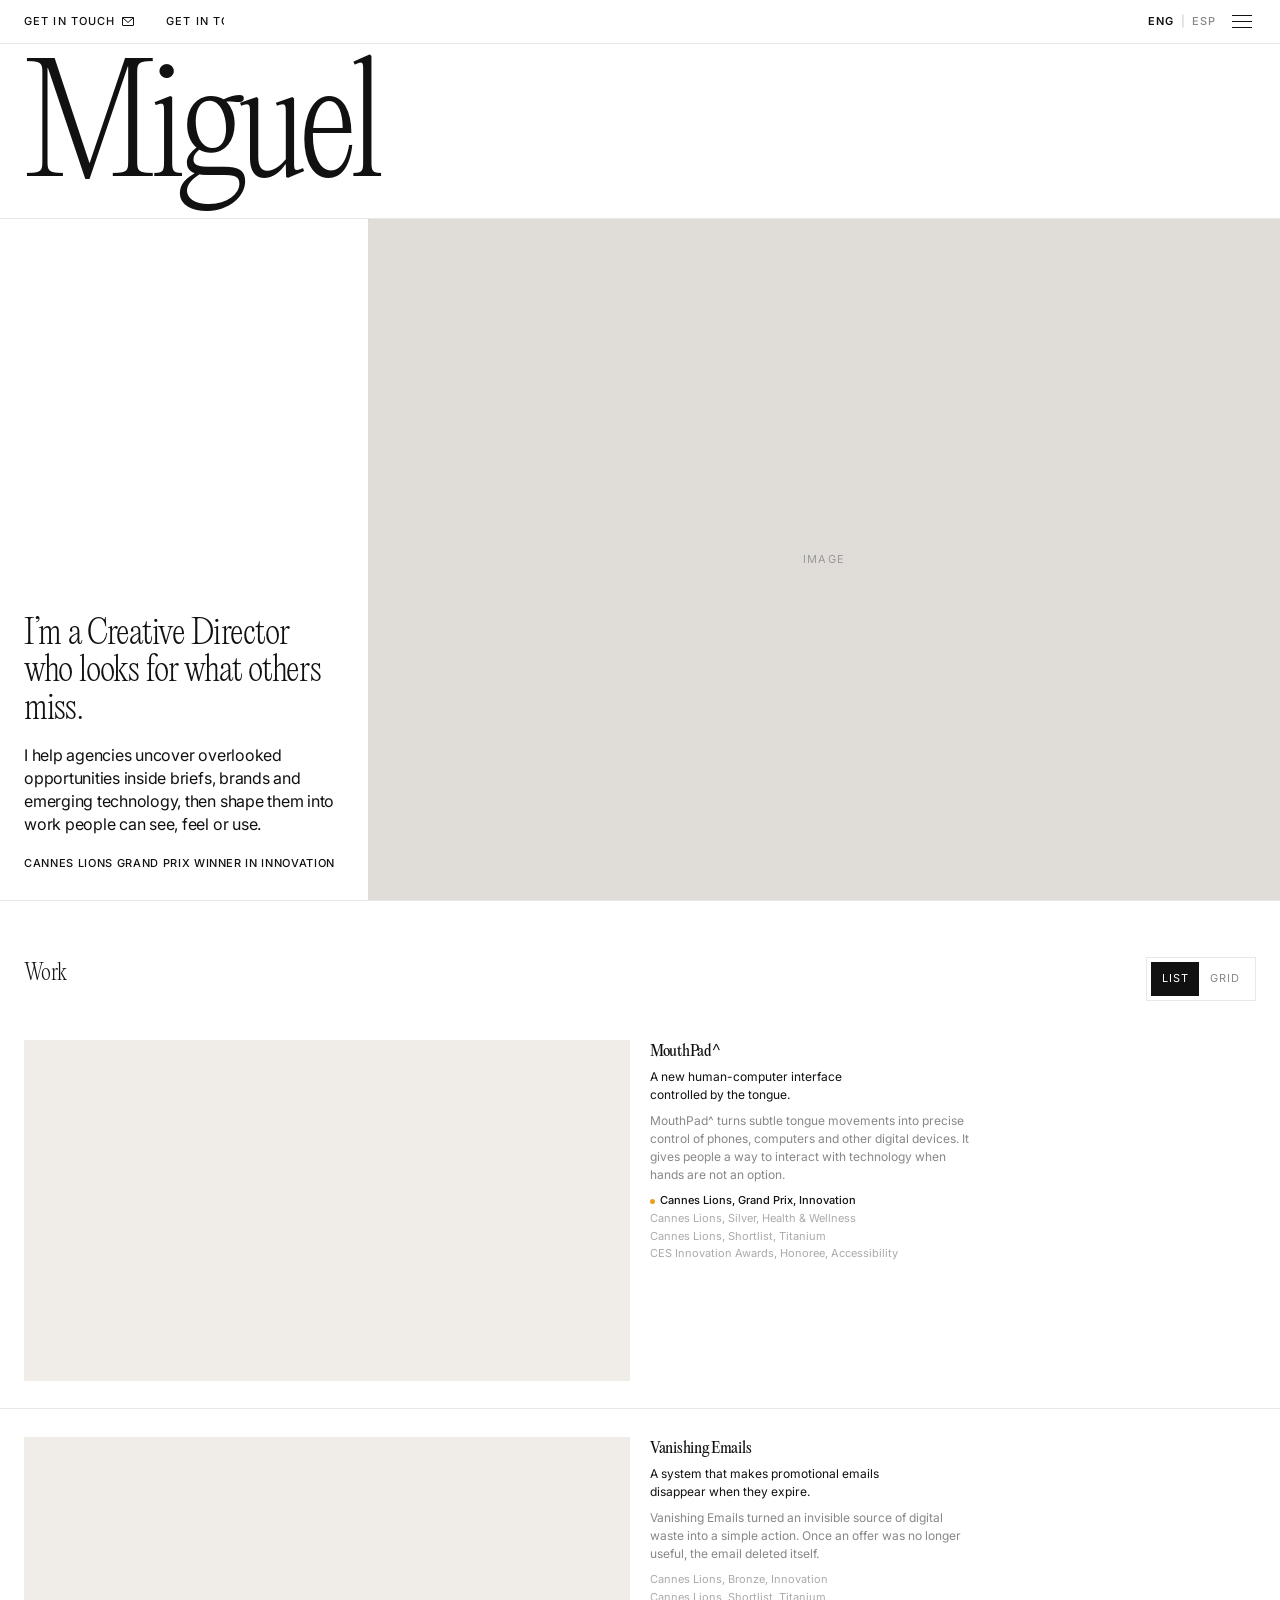
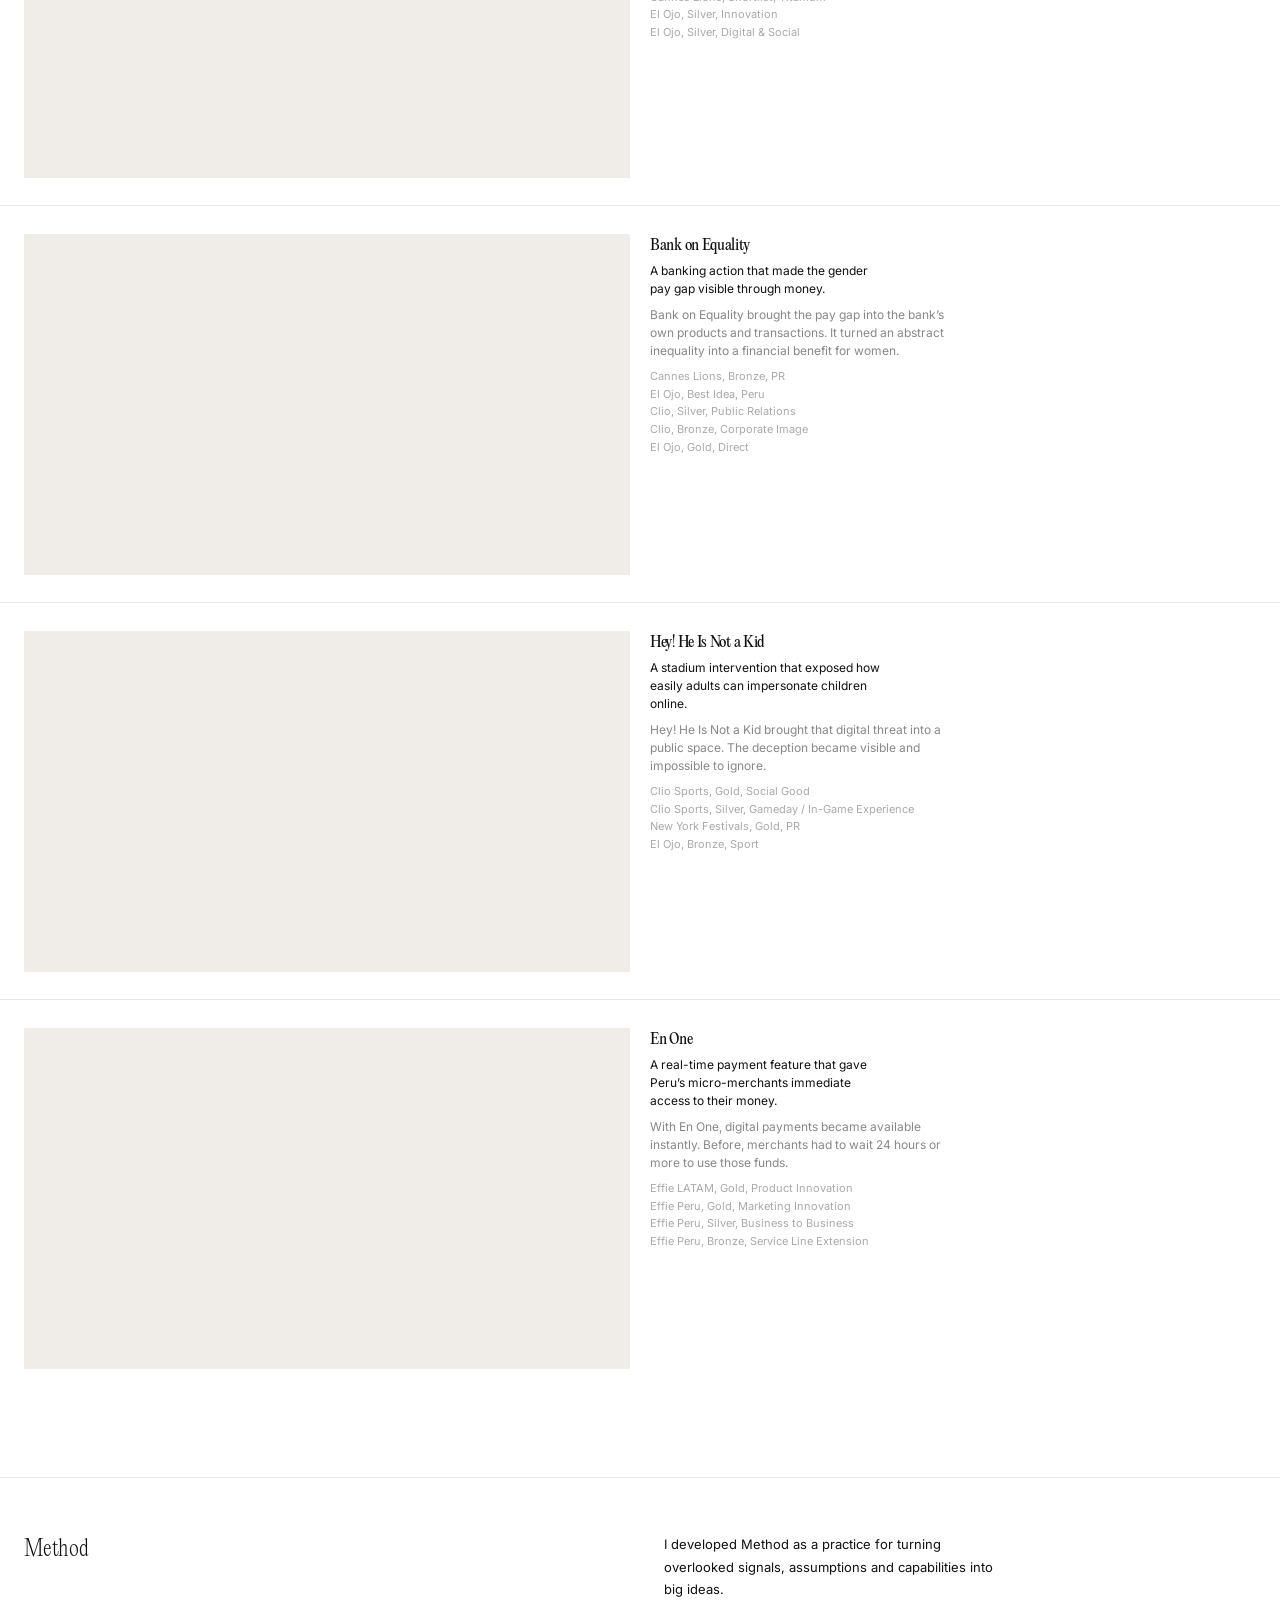
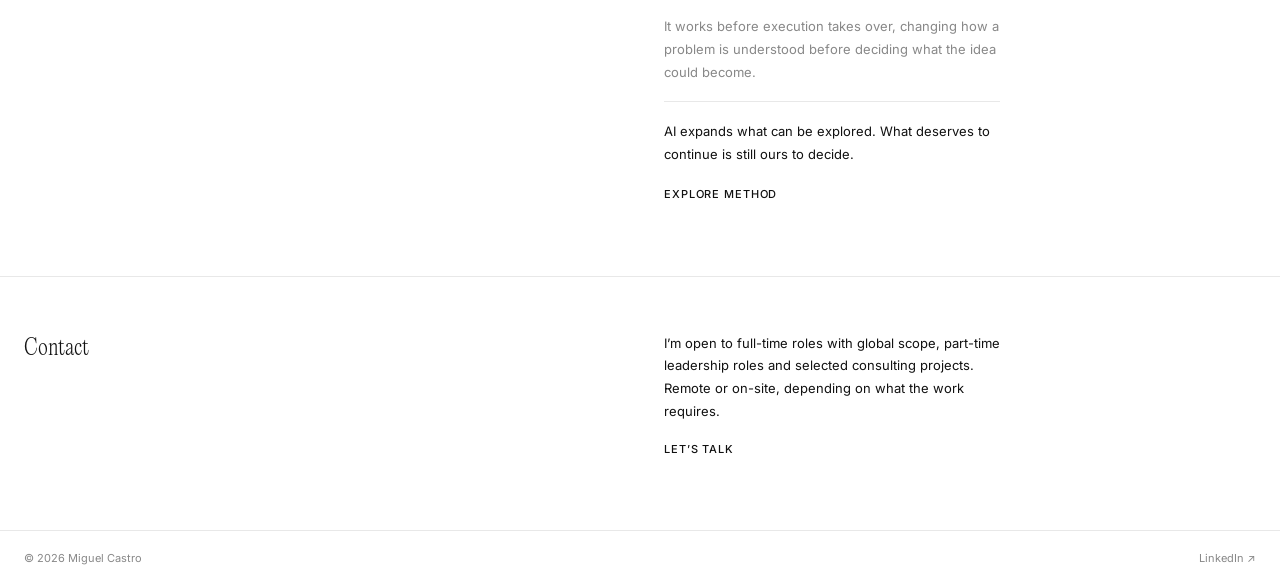
==== commit 00882756: "Focus public identity on work and Method" ====
--- a/index.html
+++ b/index.html
@@ -102,7 +102,6 @@
   <div class="nav-overlay" id="navOverlay" aria-hidden="true"></div>
   <div class="nav-panel" id="navPanel" aria-hidden="true">
     <a href="#work" class="nav-link" data-en="Work" data-es="Trabajo">Work</a>
-    <a href="#development" class="nav-link" data-en="In development" data-es="En desarrollo">In development</a>
     <a href="/method/" class="nav-link" data-en="Method" data-es="Method">Method</a>
     <a href="#contact" class="nav-link" data-en="Contact" data-es="Contacto">Contact</a>
     <a href="https://www.linkedin.com/in/miguelcastroe/" target="_blank" rel="noopener" class="nav-linkedin nav-link">LinkedIn &nearr;</a>
@@ -177,16 +176,6 @@
     </div>
   </section>
 
-  <section class="development" id="development">
-    <p class="section-label" data-en="In development" data-es="En desarrollo">In development</p>
-    <div class="development-copy">
-      <p class="development-intro" data-en="Projects in development. Details shared privately." data-es="Proyectos en desarrollo. Los detalles se comparten de forma privada.">Projects in development. Details shared privately.</p>
-      <details class="dev-item"><summary data-en="Agricultural Interface" data-es="Interfaz agrícola">Agricultural Interface</summary><p data-en="An AI interface that helps small producers make sense of scattered signals from their crops and decide what to do next." data-es="Una interfaz de IA que ayuda a pequeños productores a interpretar señales dispersas de sus cultivos y decidir qué hacer después.">An AI interface that helps small producers make sense of scattered signals from their crops and decide what to do next.</p></details>
-      <details class="dev-item"><summary data-en="Civic Visibility" data-es="Visibilidad cívica">Civic Visibility</summary><p data-en="A civic initiative that uses overlooked digital spaces to make a problem visible." data-es="Una iniciativa cívica que aprovecha espacios digitales ignorados para hacer visible un problema.">A civic initiative that uses overlooked digital spaces to make a problem visible.</p></details>
-      <details class="dev-item"><summary data-en="Telco-Fintech" data-es="Telco-Fintech">Telco-Fintech</summary><p data-en="A mobile infrastructure project that gives people access to financial services without relying on banking apps or constant internet access." data-es="Un proyecto de infraestructura móvil que permite acceder a servicios financieros sin depender de aplicaciones bancarias ni de una conexión constante a internet.">A mobile infrastructure project that gives people access to financial services without relying on banking apps or constant internet access.</p></details>
-    </div>
-  </section>
-
   <section class="method" id="method">
     <p class="section-label" data-en="Method" data-es="Method">Method</p>
     <div class="method-copy">
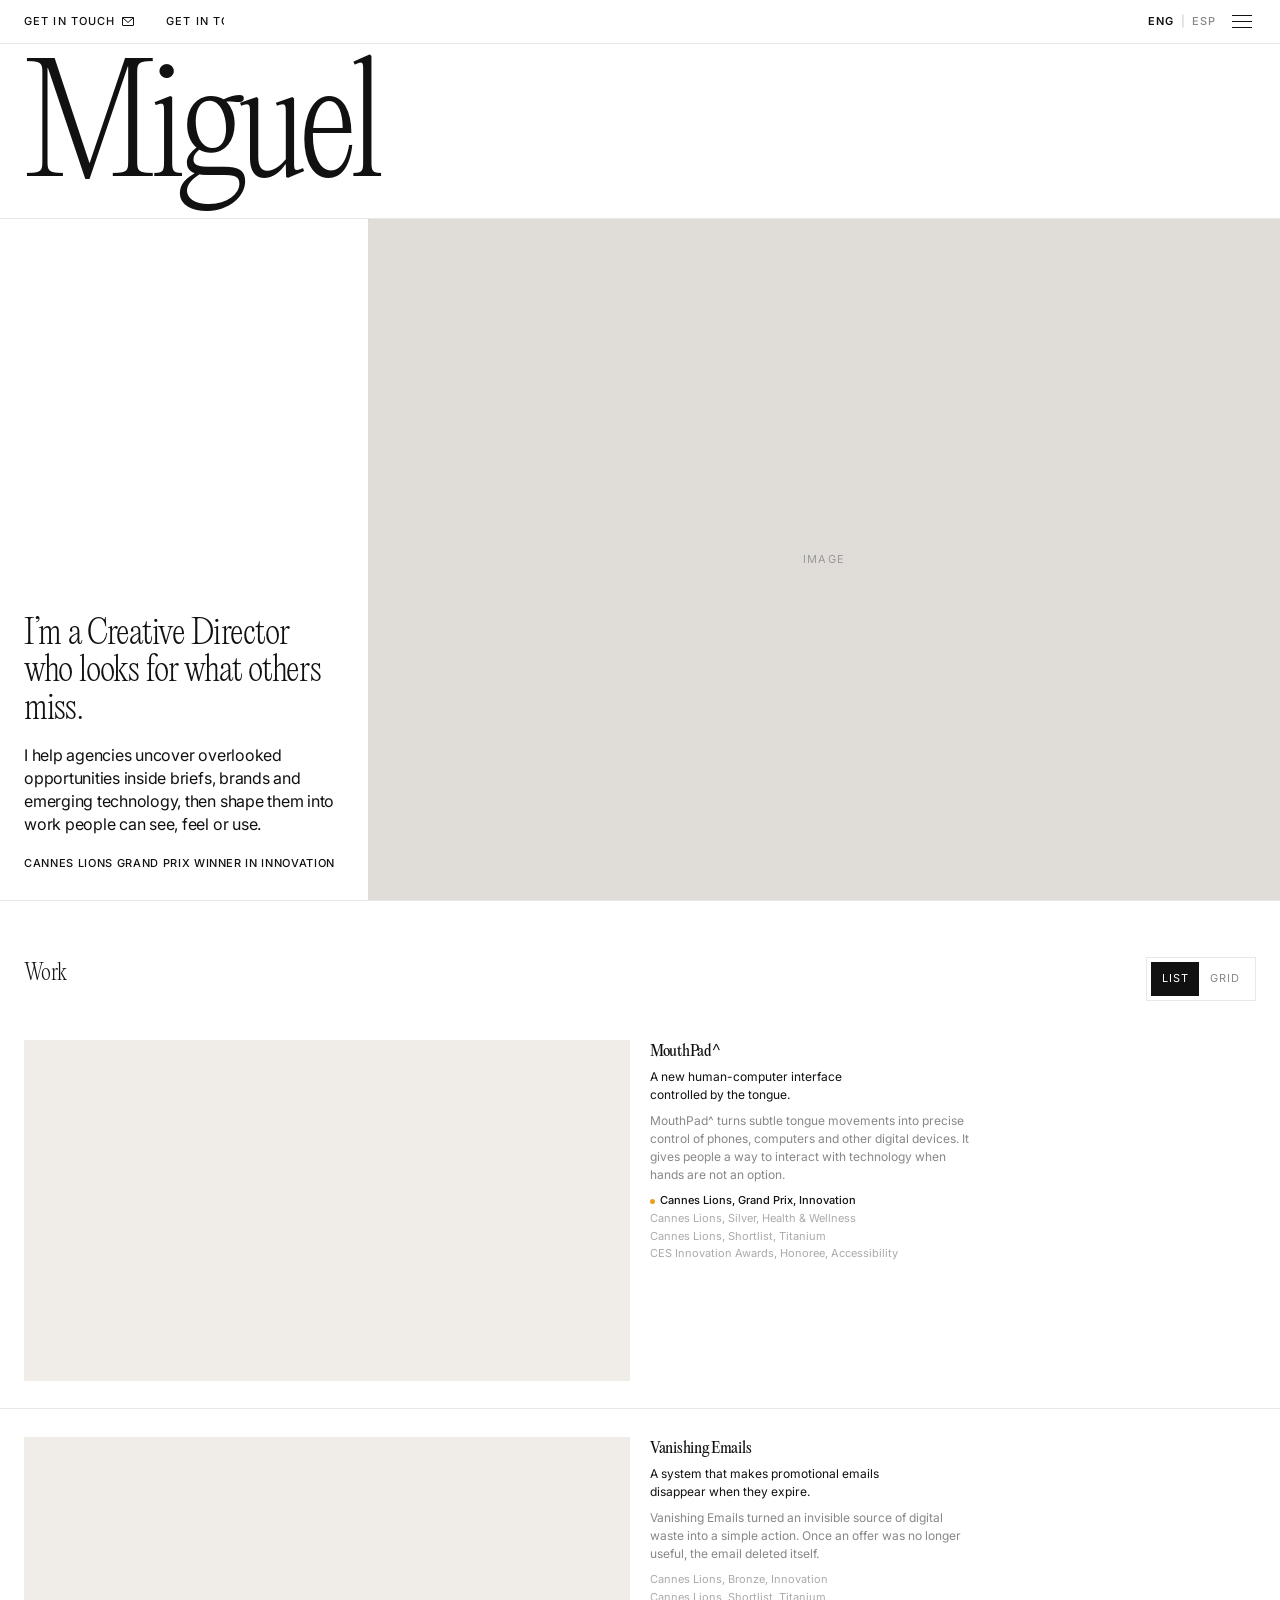
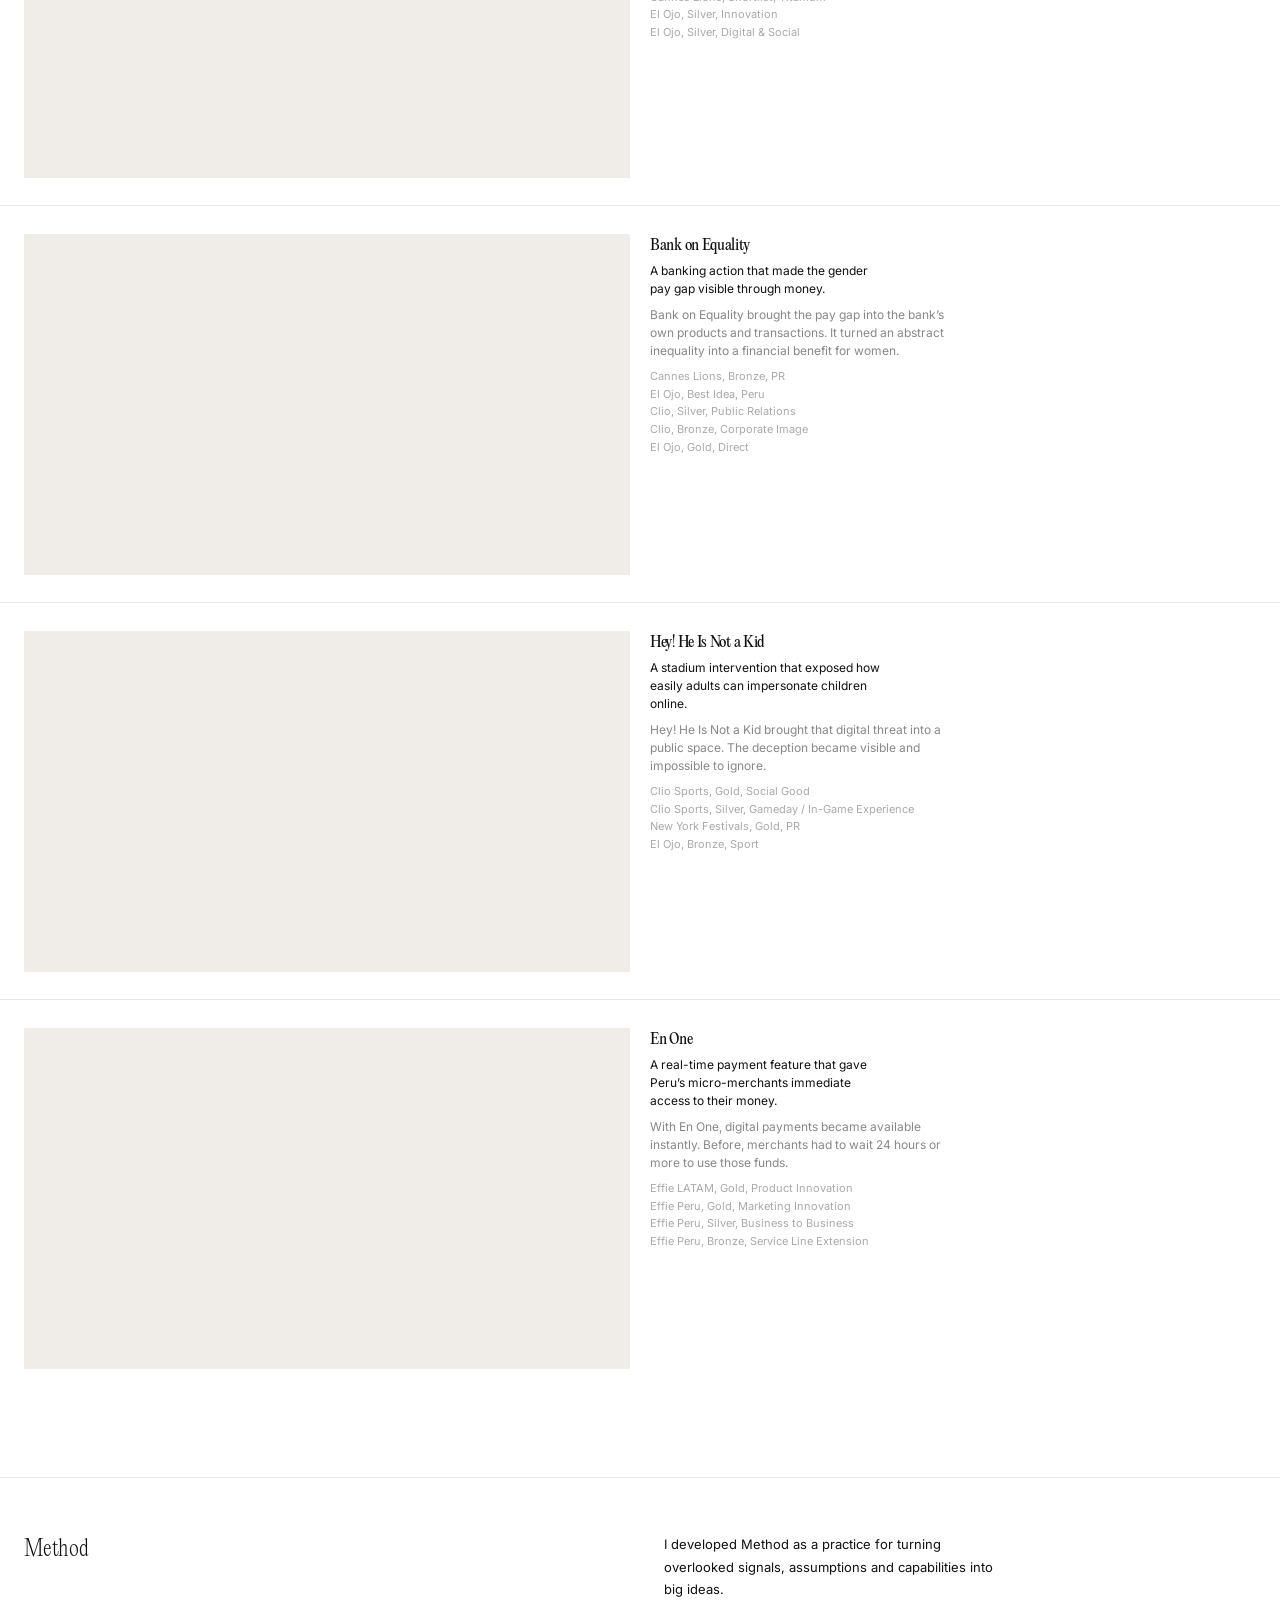
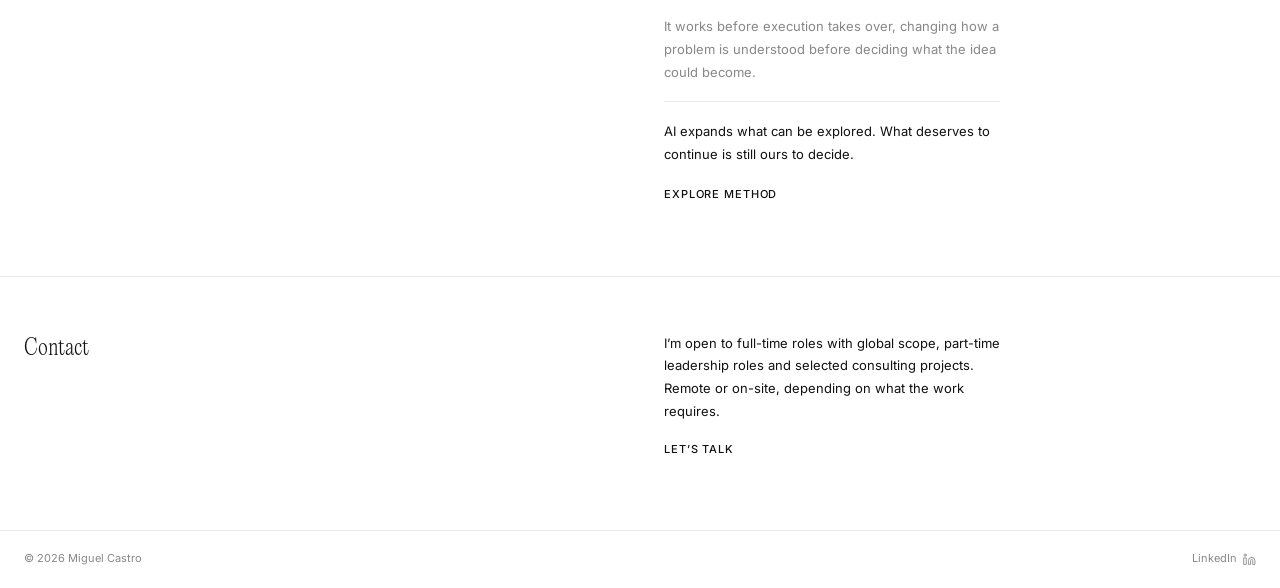
==== commit 12e4b69c: "Bump home navigation script for QA fixes" ====
--- a/index.html
+++ b/index.html
@@ -11,13 +11,7 @@
 <meta name="theme-color" content="#ffffff">
 <meta name="color-scheme" content="light">
 
-<script async src="https://www.googletagmanager.com/gtag/js?id=G-29HHTM40HS"></script>
-<script>
-  window.dataLayer = window.dataLayer || [];
-  function gtag(){dataLayer.push(arguments);}
-  gtag('js', new Date());
-  gtag('config', 'G-29HHTM40HS');
-</script>
+<script src="/analytics.js"></script>
 
 <meta property="og:type" content="website">
 <meta property="og:title" content="Miguel Castro | Creative Director">
@@ -43,7 +37,7 @@
 <link href="https://fonts.googleapis.com/css2?family=Inter:wght@400;500;600&display=swap" rel="stylesheet">
 
 <link rel="stylesheet" href="fonts.css">
-<link rel="stylesheet" href="portfolio.css">
+<link rel="stylesheet" href="portfolio.css?v=10">
 
 <script type="application/ld+json">
 {
@@ -104,7 +98,8 @@
     <a href="#work" class="nav-link" data-en="Work" data-es="Trabajo">Work</a>
     <a href="/method/" class="nav-link" data-en="Method" data-es="Method">Method</a>
     <a href="#contact" class="nav-link" data-en="Contact" data-es="Contacto">Contact</a>
-    <a href="https://www.linkedin.com/in/miguelcastroe/" target="_blank" rel="noopener" class="nav-linkedin nav-link">LinkedIn &nearr;</a>
+    <a href="https://wa.me/51936646947?text=Hi%20Miguel%2C%20I%20found%20you%20through%20your%20portfolio." target="_blank" rel="noopener" class="nav-whatsapp nav-link" data-en="Drop me a line" data-es="Escríbeme" style="color:var(--muted)">Drop me a line</a>
+    <a href="https://www.linkedin.com/in/miguelcastroe/" target="_blank" rel="noopener" class="nav-linkedin nav-link" style="display:flex;align-items:center;gap:8px"><span>LinkedIn</span><svg viewBox="0 0 24 24" fill="none" stroke="currentColor" stroke-width="1.6" stroke-linecap="round" stroke-linejoin="round" width="15" height="15" aria-hidden="true"><path d="M16 8a6 6 0 0 1 6 6v7h-4v-7a2 2 0 0 0-2-2 2 2 0 0 0-2 2v7h-4v-7a6 6 0 0 1 6-6z"></path><rect x="2" y="9" width="4" height="12"></rect><circle cx="4" cy="4" r="2"></circle></svg></a>
   </div>
 </header>
 
@@ -196,6 +191,6 @@
 
   <footer><span>&copy; 2026 Miguel Castro</span><a href="https://www.linkedin.com/in/miguelcastroe/" target="_blank" rel="noopener">LinkedIn &nearr;</a></footer>
 </div>
-<script src="portfolio.js"></script>
+<script src="portfolio.js?v=11"></script>
 </body>
 </html>
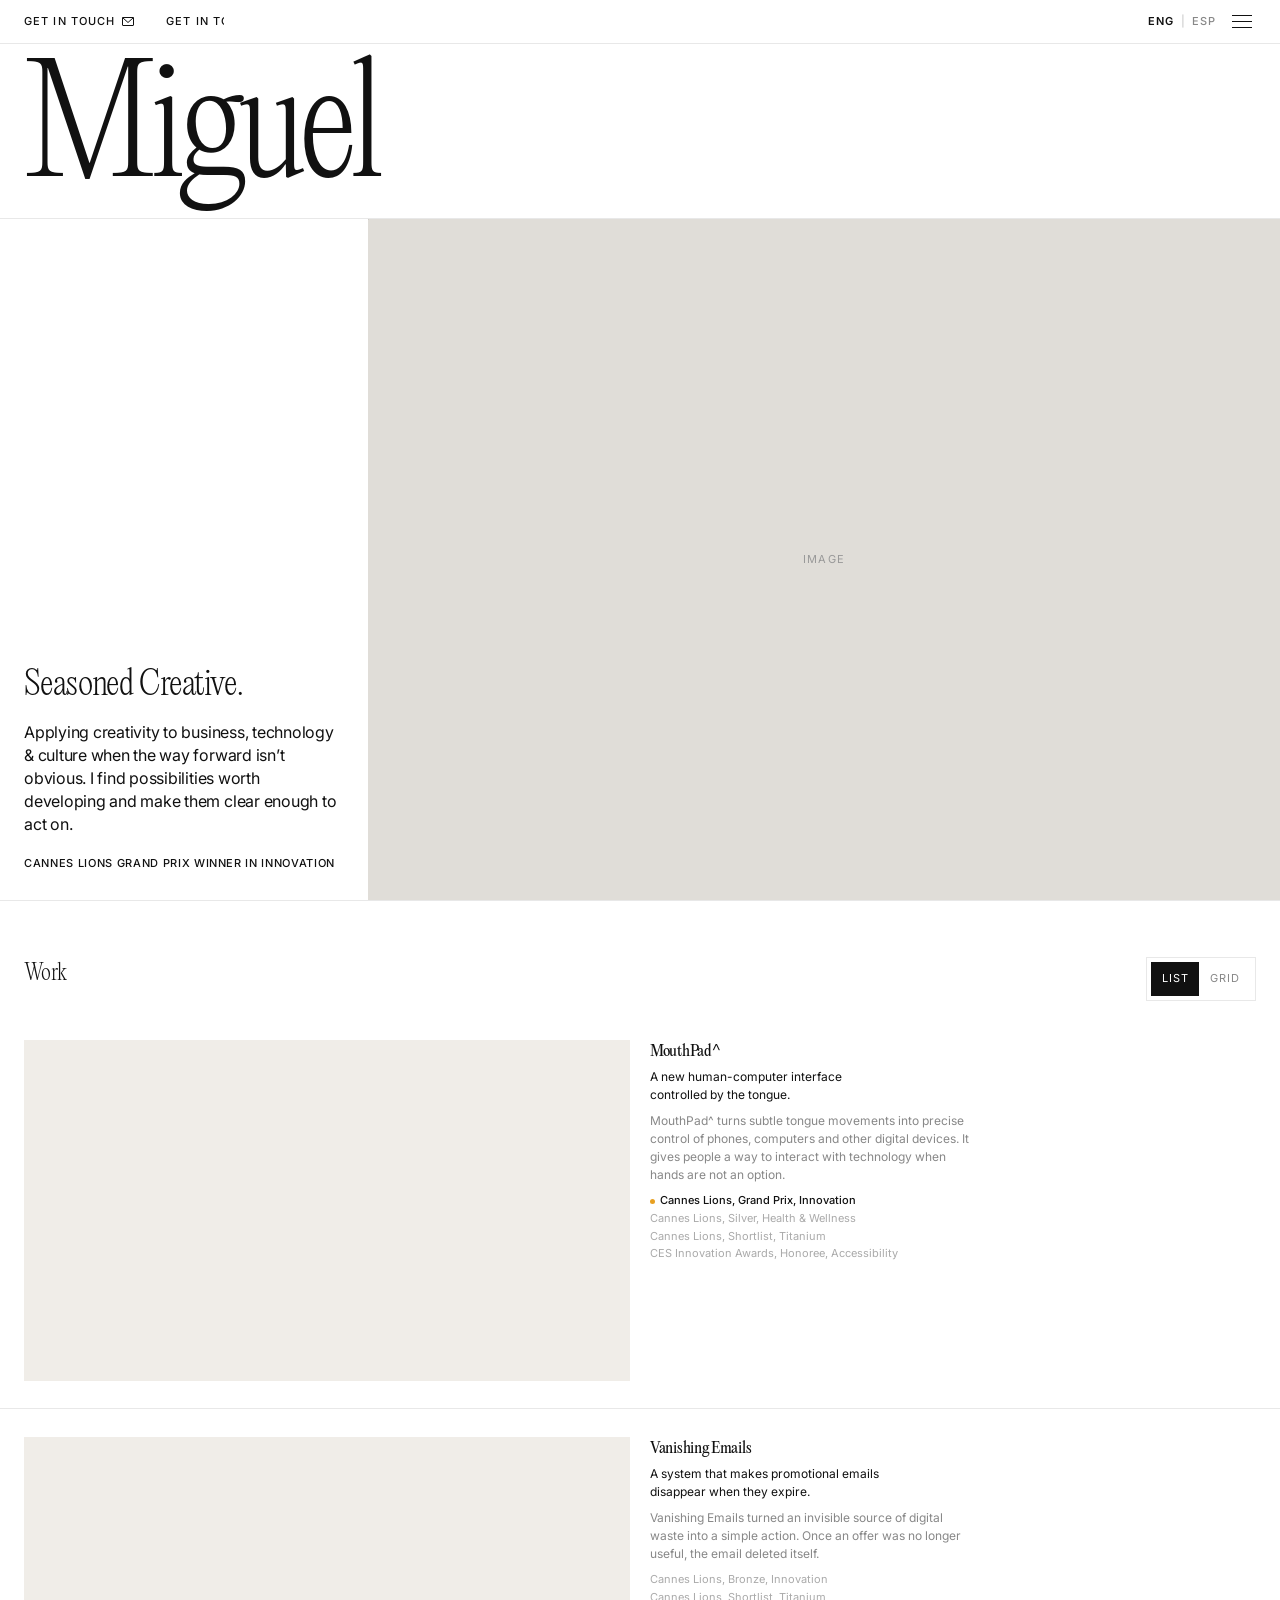
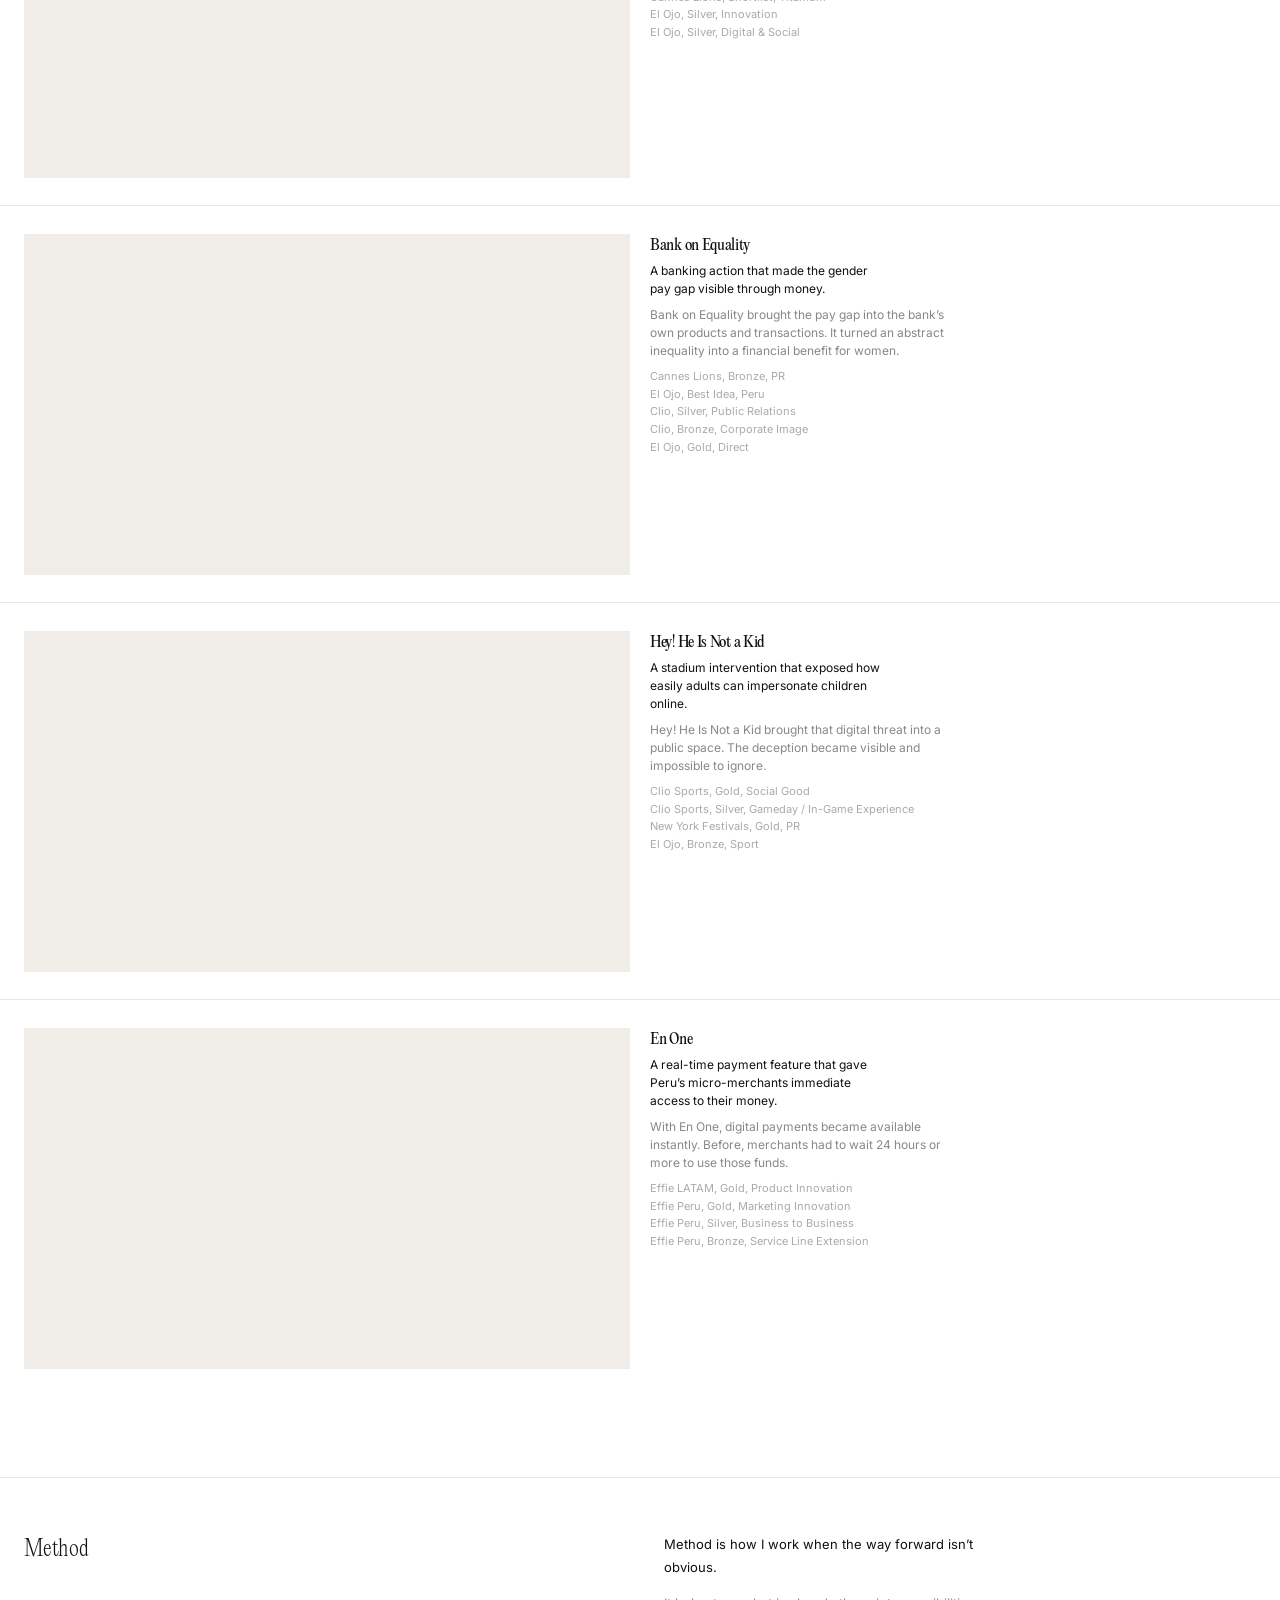
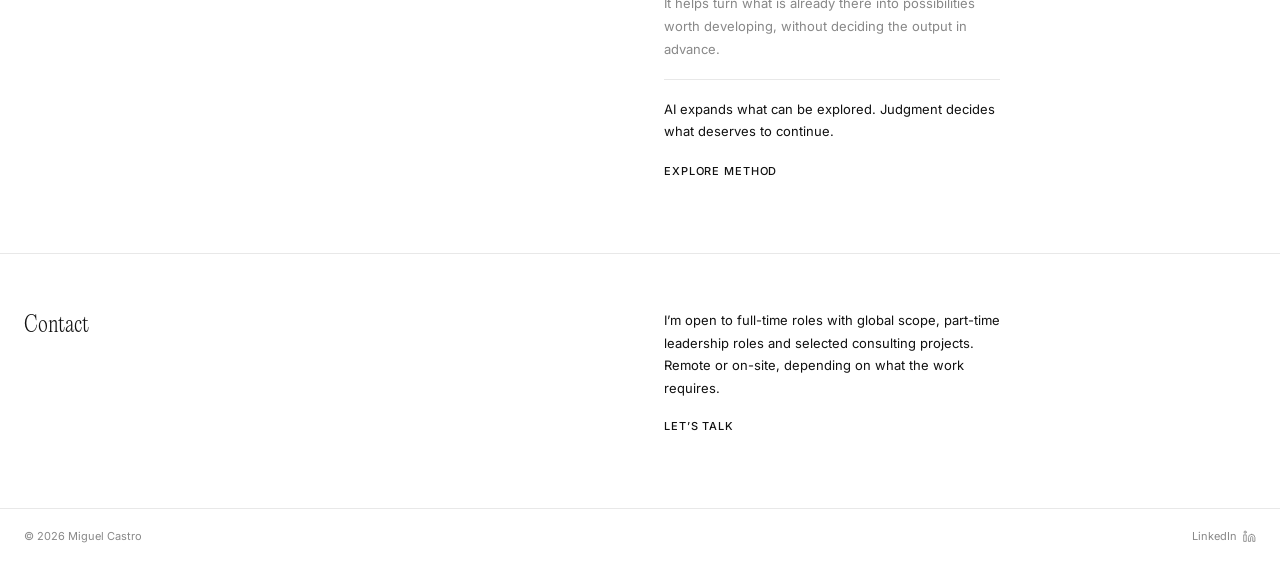
==== commit 4dd5f000: "Reframe portfolio intro and Method teaser" ====
--- a/index.html
+++ b/index.html
@@ -3,8 +3,8 @@
 <head>
 <meta charset="UTF-8">
 <meta name="viewport" content="width=device-width, initial-scale=1.0">
-<title>Miguel Castro | Creative Director</title>
-<meta name="description" content="Miguel Castro is a Creative Director who helps agencies uncover overlooked opportunities inside briefs, brands and emerging technology, then shape them into work people can see, feel or use.">
+<title>Miguel Castro | Seasoned Creative</title>
+<meta name="description" content="Seasoned Creative applying creativity to business, technology and culture. Cannes Lions Grand Prix winner in Innovation.">
 <meta name="author" content="Miguel Castro">
 <meta name="robots" content="index, follow">
 <link rel="canonical" href="https://miguelcastro.works/">
@@ -14,21 +14,21 @@
 <script src="/analytics.js"></script>
 
 <meta property="og:type" content="website">
-<meta property="og:title" content="Miguel Castro | Creative Director">
-<meta property="og:description" content="I help agencies uncover overlooked opportunities inside briefs, brands and emerging technology, then shape them into work people can see, feel or use.">
+<meta property="og:title" content="Miguel Castro | Seasoned Creative">
+<meta property="og:description" content="Applying creativity to business, technology and culture when the way forward isn’t obvious.">
 <meta property="og:url" content="https://miguelcastro.works/">
 <meta property="og:site_name" content="Miguel Castro">
 <meta property="og:image" content="https://miguelcastro.works/og-image.png">
 <meta property="og:image:width" content="1200">
 <meta property="og:image:height" content="630">
-<meta property="og:image:alt" content="Miguel Castro, Creative Director portfolio preview">
+<meta property="og:image:alt" content="Miguel Castro, Seasoned Creative portfolio preview">
 
 <meta name="twitter:card" content="summary_large_image">
-<meta name="twitter:title" content="Miguel Castro | Creative Director">
-<meta name="twitter:description" content="I help agencies uncover overlooked opportunities inside briefs, brands and emerging technology.">
+<meta name="twitter:title" content="Miguel Castro | Seasoned Creative">
+<meta name="twitter:description" content="Applying creativity to business, technology and culture when the way forward isn’t obvious.">
 <meta name="twitter:image" content="https://miguelcastro.works/og-image.png">
 <meta name="twitter:url" content="https://miguelcastro.works/">
-<meta name="twitter:image:alt" content="Miguel Castro, Creative Director portfolio preview">
+<meta name="twitter:image:alt" content="Miguel Castro, Seasoned Creative portfolio preview">
 
 <link rel="icon" type="image/png" href="favicon.png">
 <link rel="preload" as="image" href="hero_boy.png">
@@ -45,13 +45,13 @@
   "@type": "ProfilePage",
   "@id": "https://miguelcastro.works/#profile-page",
   "url": "https://miguelcastro.works/",
-  "name": "Miguel Castro | Creative Director",
+  "name": "Miguel Castro | Seasoned Creative",
   "mainEntity": {
     "@type": "Person",
     "@id": "https://miguelcastro.works/#miguel-castro",
     "name": "Miguel Castro",
     "url": "https://miguelcastro.works/",
-    "jobTitle": "Creative Director",
+    "jobTitle": "Seasoned Creative",
     "sameAs": [
       "https://www.linkedin.com/in/miguelcastroe/"
     ],
@@ -59,11 +59,12 @@
       "Cannes Lions Grand Prix — Innovation"
     ],
     "knowsAbout": [
+      "Creativity",
+      "Business Innovation",
       "Creative Direction",
-      "Creative Strategy",
-      "Advertising",
-      "Innovation",
-      "Emerging Technology"
+      "Artificial Intelligence",
+      "Emerging Technology",
+      "Culture"
     ]
   }
 }
@@ -104,7 +105,7 @@
 </header>
 
 <section class="name-section" aria-label="Name">
-  <h1 class="sr-only">Miguel Castro, Creative Director</h1>
+  <h1 class="sr-only">Miguel Castro, Seasoned Creative</h1>
   <div class="hero-name" aria-hidden="true">Miguel</div>
 </section>
 
@@ -112,8 +113,8 @@
   <div class="hero-body">
     <div class="hero-left">
       <div class="hero-statement">
-        <span class="hero-line-primary" data-en="I’m a Creative Director who looks for what others miss." data-es="Soy Director Creativo y busco lo que otros pasan por alto.">I’m a Creative Director who looks for what others miss.</span>
-        <span class="hero-line-secondary" data-en="I help agencies uncover overlooked opportunities inside briefs, brands and emerging technology, then shape them into work people can see, feel or use." data-es="Ayudo a agencias a encontrar oportunidades ignoradas dentro de briefs, marcas y tecnologías emergentes, y a convertirlas en trabajo que la gente pueda ver, sentir o usar.">I help agencies uncover overlooked opportunities inside briefs, brands and emerging technology, then shape them into work people can see, feel or use.</span>
+        <span class="hero-line-primary" data-en="Seasoned Creative." data-es="Creativo con trayectoria.">Seasoned Creative.</span>
+        <span class="hero-line-secondary" data-en="Applying creativity to business, technology &amp; culture when the way forward isn’t obvious. I find possibilities worth developing and make them clear enough to act on." data-es="Aplico creatividad al negocio, la tecnología y la cultura cuando el camino no es evidente. Encuentro posibilidades que vale la pena desarrollar y las hago lo bastante claras para poder actuar.">Applying creativity to business, technology &amp; culture when the way forward isn’t obvious. I find possibilities worth developing and make them clear enough to act on.</span>
         <span class="hero-line-tertiary" data-en="Cannes Lions Grand Prix winner in Innovation" data-es="Ganador del Grand Prix de Innovación en Cannes Lions">Cannes Lions Grand Prix winner in Innovation</span>
       </div>
     </div>
@@ -174,9 +175,9 @@
   <section class="method" id="method">
     <p class="section-label" data-en="Method" data-es="Method">Method</p>
     <div class="method-copy">
-      <p data-en="I developed Method as a practice for turning overlooked signals, assumptions and capabilities into big ideas." data-es="Desarrollé Method como una práctica para convertir señales, supuestos y capacidades que suelen pasar desapercibidos en grandes ideas.">I developed Method as a practice for turning overlooked signals, assumptions and capabilities into big ideas.</p>
-      <p class="muted" data-en="It works before execution takes over, changing how a problem is understood before deciding what the idea could become." data-es="Trabaja antes de que la ejecución tome el control: primero cambia cómo entendemos el problema y luego abre lo que la idea podría llegar a ser.">It works before execution takes over, changing how a problem is understood before deciding what the idea could become.</p>
-      <p class="method-line" data-en="AI expands what can be explored. What deserves to continue is still ours to decide." data-es="La IA amplía lo que podemos explorar. Decidir qué merece continuar sigue siendo nuestro.">AI expands what can be explored. What deserves to continue is still ours to decide.</p>
+      <p data-en="Method is how I work when the way forward isn’t obvious." data-es="Method es mi manera de trabajar cuando el camino no es evidente.">Method is how I work when the way forward isn’t obvious.</p>
+      <p class="muted" data-en="It helps turn what is already there into possibilities worth developing, without deciding the output in advance." data-es="Ayuda a convertir lo que ya existe en posibilidades que vale la pena desarrollar, sin decidir de antemano qué forma tendrá el resultado.">It helps turn what is already there into possibilities worth developing, without deciding the output in advance.</p>
+      <p class="method-line" data-en="AI expands what can be explored. Judgment decides what deserves to continue." data-es="La IA amplía lo que se puede explorar. El criterio decide qué merece continuar.">AI expands what can be explored. Judgment decides what deserves to continue.</p>
       <a class="contact-link" href="/method/" data-en="Explore Method" data-es="Explorar Method">Explore Method</a>
     </div>
   </section>
